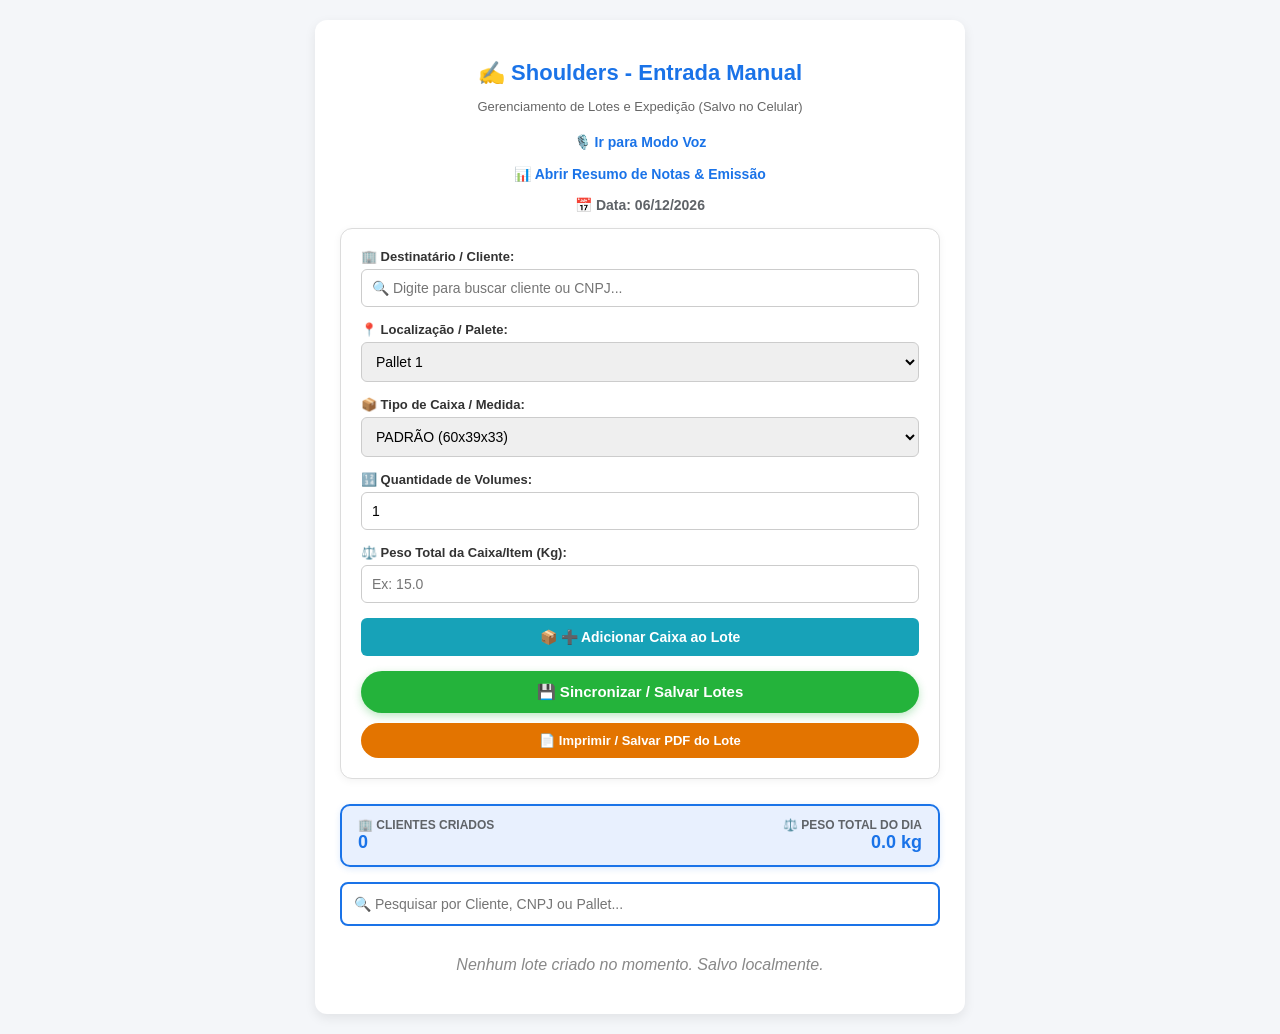
==== index.html @ 9f5c33dd "adicionado select para MEDIDAS" ====
<!DOCTYPE html>
<html lang="pt-BR">

<head>
    <meta charset="UTF-8">
    <meta name="viewport" content="width=device-width, initial-scale=1.0">
    <title>Shoulders - Entrada Manual</title>
    <link rel="stylesheet" href="./src/css/style.css">
    <link rel="stylesheet" href="./src/css/responsive.css">
    <style>
        body {
            font-family: Arial, sans-serif;
            background-color: #f4f6f9;
            margin: 0;
            padding: 20px;
            text-align: center;
        }

        .container {
            max-width: 600px;
            margin: 0 auto;
            background: #ffffff;
            padding: 25px;
            border-radius: 12px;
            box-shadow: 0 4px 12px rgba(0, 0, 0, 0.08);
        }

        h1 {
            color: #1a73e8;
            margin-bottom: 5px;
            font-size: 22px;
        }

        p.subtitulo {
            color: #666;
            font-size: 13px;
            margin-bottom: 20px;
        }

        .link-resumo {
            display: inline-block;
            color: #1a73e8;
            font-weight: bold;
            text-decoration: none;
            margin-bottom: 15px;
            font-size: 14px;
        }

        .link-resumo:hover {
            text-decoration: underline;
        }

        .form-manual {
            background: #ffffff;
            padding: 20px;
            border-radius: 12px;
            border: 1px solid #dcdcdc;
            box-shadow: 0 2px 8px rgba(0, 0, 0, 0.05);
            text-align: left;
        }

        .form-grupo {
            margin-bottom: 15px;
        }

        .form-grupo label {
            display: block;
            font-size: 13px;
            font-weight: bold;
            color: #333;
            margin-bottom: 5px;
        }

        .form-grupo input,
        .form-grupo select {
            width: 100%;
            padding: 10px;
            border: 1px solid #ccc;
            border-radius: 6px;
            font-size: 14px;
            box-sizing: border-box;
        }

        .linha-selecao-custom {
            display: flex;
            gap: 8px;
            align-items: center;
        }

        .btn-add-caixa {
            background: #17a2b8;
            color: white;
            border: none;
            padding: 11px;
            width: 100%;
            border-radius: 6px;
            font-weight: bold;
            font-size: 14px;
            cursor: pointer;
            margin-bottom: 10px;
        }

        .btn-salvar-manual {
            background: #24b33b;
            color: white;
            border: none;
            padding: 12px;
            width: 100%;
            border-radius: 25px;
            font-weight: bold;
            font-size: 15px;
            cursor: pointer;
            box-shadow: 0 3px 8px rgba(36, 179, 59, 0.3);
            margin-top: 5px;
        }

        .btn-salvar-manual:hover {
            background: #1e9631;
        }

        .btn-backup-local {
            background: #fbbc04;
            color: #202124;
            border: none;
            padding: 10px;
            width: 100%;
            border-radius: 25px;
            font-weight: bold;
            font-size: 13px;
            cursor: pointer;
            margin-top: 10px;
        }

        .secao-lotes-salvos {
            margin-top: 25px;
            text-align: left;
        }

        /* 📊 BANNER DE MÉTRICAS DO DIA */
        .banner-metricas-dia {
            display: flex;
            justify-content: space-between;
            align-items: center;
            background: #e8f0fe;
            border: 2px solid #1a73e8;
            border-radius: 10px;
            padding: 12px 16px;
            margin-bottom: 15px;
            box-shadow: 0 2px 6px rgba(26, 115, 232, 0.15);
        }

        .item-metrica {
            display: flex;
            flex-direction: column;
        }

        .metrica-titulo {
            font-size: 12px;
            color: #5f6368;
            font-weight: bold;
            text-transform: uppercase;
        }

        .metrica-valor {
            font-size: 18px;
            color: #1a73e8;
            font-weight: bold;
        }

        .campo-busca-lotes {
            width: 100%;
            padding: 12px;
            border: 2px solid #1a73e8;
            border-radius: 8px;
            font-size: 14px;
            margin-bottom: 15px;
            box-sizing: border-box;
            outline: none;
        }

        .card-pallet-container {
            background: #ffffff;
            border: 2px solid #1a73e8;
            border-radius: 12px;
            padding: 16px;
            margin-bottom: 20px;
            box-shadow: 0 3px 8px rgba(0, 0, 0, 0.06);
        }

        .card-pallet-titulo {
            display: flex;
            align-items: center;
            gap: 10px;
            font-weight: bold;
            color: #1a73e8;
            font-size: 16px;
            border-bottom: 2px solid #e8f0fe;
            padding-bottom: 8px;
            margin-bottom: 12px;
        }

        .bloco-cliente-pallet {
            background: #f8f9fa;
            border: 1px solid #dee2e6;
            border-radius: 8px;
            padding: 12px;
            margin-bottom: 12px;
        }

        .bloco-cliente-header {
            display: flex;
            justify-content: space-between;
            align-items: center;
            margin-bottom: 8px;
        }

        .bloco-cliente-nome {
            font-weight: bold;
            color: #212529;
            font-size: 14px;
        }

        .cnpj-tag {
            font-size: 11px;
            color: #6c757d;
            font-weight: normal;
        }

        .grupo-acoes-header {
            display: flex;
            gap: 4px;
            align-items: center;
        }

        .select-mover-pallet {
            padding: 4px 8px;
            border: 1px solid #1a73e8;
            border-radius: 4px;
            font-size: 12px;
            font-weight: bold;
            color: #1a73e8;
            background: #ffffff;
            cursor: pointer;
            outline: none;
        }

        .btn-add-caixa-card {
            background: #0d6efd;
            color: white;
            border: none;
            padding: 5px 8px;
            border-radius: 4px;
            font-size: 11px;
            font-weight: bold;
            cursor: pointer;
        }

        .btn-excluir-lote-card {
            background: #f8d7da;
            color: #842029;
            border: 1px solid #f5c2c7;
            padding: 5px 8px;
            border-radius: 4px;
            font-size: 11px;
            font-weight: bold;
            cursor: pointer;
        }

        .tabela-lote {
            width: 100%;
            border-collapse: collapse;
            font-size: 13px;
            margin-top: 6px;
            background: #ffffff;
        }

        .tabela-lote th,
        .tabela-lote td {
            border: 1px solid #dee2e6;
            padding: 6px 8px;
            text-align: center;
        }

        .tabela-lote th {
            background: #f1f3f4;
            color: #495057;
            font-weight: bold;
        }

        .btn-editar-linha {
            background: #0d6efd;
            color: white;
            border: none;
            padding: 3px 6px;
            border-radius: 4px;
            cursor: pointer;
            font-size: 11px;
        }

        .btn-remover-linha {
            background: #dc3545;
            color: white;
            border: none;
            padding: 3px 6px;
            border-radius: 4px;
            cursor: pointer;
            font-size: 11px;
        }

        .box-subtotal-medida {
            background: #e8f0fe;
            border: 1px dashed #1a73e8;
            border-radius: 6px;
            padding: 6px;
            font-size: 12px;
            font-weight: bold;
            color: #1a73e8;
            margin-top: 8px;
            text-align: left;
        }

        .rodape-total-pallet {
            background: #e8f0fe;
            border: 2px solid #1a73e8;
            border-radius: 8px;
            padding: 10px;
            font-weight: bold;
            font-size: 13px;
            color: #1a73e8;
            text-align: center;
            margin-top: 10px;
            text-transform: uppercase;
        }

        .status-sincronizacao {
            padding: 10px;
            border-radius: 6px;
            margin-bottom: 12px;
            font-weight: bold;
            font-size: 13px;
            display: none;
        }

        @media print {

            .form-manual,
            .link-resumo,
            a,
            .campo-busca-lotes,
            .btn-add-caixa-card,
            .btn-excluir-lote-card,
            .btn-editar-linha,
            .btn-remover-linha,
            .select-mover-pallet {
                display: none !important;
            }

            body {
                background-color: #ffffff !important;
                padding: 0 !important;
            }

            .container {
                box-shadow: none !important;
                max-width: 100% !important;
                padding: 0 !important;
            }

            .card-pallet-container {
                page-break-inside: avoid;
                border: 1px solid #000 !important;
            }
        }
    </style>
</head>

<body>

    <div class="container">
        <h1>✍️ Shoulders - Entrada Manual</h1>
        <p class="subtitulo">Gerenciamento de Lotes e Expedição (Salvo no Celular)</p>

        <div style="margin-bottom: 15px; display: flex; justify-content: center; gap: 20px;">
            <a href="./voice.html"
                style="color: #1a73e8; font-weight: bold; text-decoration: none; font-size: 14px;">🎙️ Ir para Modo
                Voz</a>
        </div>

        <a href="./resumo.html" target="_blank" class="link-resumo">📊 Abrir Resumo de Notas & Emissão</a>

        <div id="data-atual" style="font-weight: bold; color: #5f6368; margin-bottom: 15px; font-size: 14px;">📅 Data:
            --/--/----</div>

        <div id="box-status-sinc" class="status-sincronizacao"></div>

        <div class="form-manual">

            <div class="form-grupo">
                <label>🏢 Destinatário / Cliente:</label>
                <div class="linha-selecao-custom">
                    <input type="text" id="manual-cliente-input" list="lista-clientes"
                        placeholder="🔍 Digite para buscar cliente ou CNPJ..."
                        oninput="validarSelecaoCliente(this.value)">
                    <datalist id="lista-clientes">
                        <option value="BARRA SHOPPING - 43470566004853">
                        <option value="BATEL - 43470566007879">
                        <option value="BOULEVARD BELÉM - 43470566009227">
                        <option value="CATUAÍ LONDRINA - 43470566012368">
                        <option value="CATUAÍ MARINGA - 43470566012287">
                        <option value="FABIO MELO - 37208921000176">
                        <option value="FORMA PORTO - 56538551000130">
                        <option value="HAIGHT DIAS - 43470566013320">
                        <option value="HAIGHT LEBLON - 43470566013844">
                        <option value="HAIGHT RIO DESIGN - 43470566013500">
                        <option value="HAIGHT VILLAGE MALL - 43470566013925">
                        <option value="ICARAI - 43470566009065">
                        <option value="IGUATEMI FORTALEZA - 43470566003296">
                        <option value="ILHA - 43470566010403">
                        <option value="LEBLON - 43470566007100">
                        <option value="MACEIO - 43470566008093">
                        <option value="MANAIRA SHOPPING - 43470566008689">
                        <option value="MANAUARA - 43470566010586">
                        <option value="MIDWAY - 43470566011043">
                        <option value="MONIZ - 49810965000193">
                        <option value="NATAL - 43470566008506">
                        <option value="RECIFE - 43470566002729">
                        <option value="RIO DESIGN BARRA - 43470566002214">
                        <option value="RIO MAR - 43470566004268">
                        <option value="RIO MAR ARACAJU - 43470566008760">
                        <option value="RIO MAR FORTALEZA - 43470566005906">
                        <option value="RIO POTY - 43470566013763">
                        <option value="RIO SUL - 43470566010829">
                        <option value="SALVADOR SHOPPING - 43470566002052">
                        <option value="SHOPPING DA BAHIA - 43470566010071">
                        <option value="SHOPPING GRAO PARÁ - 43470566009146">
                        <option value="TIJUCA - 43470566006988">
                        <option value="VILA VELHA - 43470566010233">
                        <option value="VITORIA - 43470566008417">
                    </datalist>
                </div>
            </div>

            <div class="form-grupo">
                <label>📍 Localização / Palete:</label>
                <div class="linha-selecao-custom">
                    <select id="manual-pallet" onchange="verificarPalletCustomizado(this)">
                        <option value="Pallet 1">Pallet 1</option>
                        <option value="Pallet 2">Pallet 2</option>
                        <option value="Pallet 3">Pallet 3</option>
                        <option value="Pallet 4">Pallet 4</option>
                        <option value="Pallet 5">Pallet 5</option>
                        <option value="Pallet 6">Pallet 6</option>
                        <option value="Pallet 7">Pallet 7</option>
                        <option value="Pallet 8">Pallet 8</option>
                        <option value="Pallet 9">Pallet 9</option>
                        <option value="Pallet 10">Pallet 10</option>
                        <option value="CUSTOM">➕ Outra localização...</option>
                    </select>
                </div>
                <input type="text" id="manual-pallet-custom" placeholder="Digite a localização (ex: Pallet 16)"
                    style="display: none; margin-top: 8px;">
            </div>

            <div class="form-grupo">
                <label>📦 Tipo de Caixa / Medida:</label>
                <div class="linha-selecao-custom">
                    <select id="manual-medida" onchange="verificarMedidaCustomizada(this)">
                        <option value="PADRÃO">PADRÃO (60x39x33)</option>
                        <option value="60X39X23">60x39x23</option>
                        <option value="60X39X10">60x39x10</option>
                        <option value="66x60x10">66x60x10</option>
                        <option value="39x33x23">39x33x23</option>
                        <option value="39x33x10">39x33x10</option>
                        <option value="CUSTOM">➕ Outra medida...</option>
                    </select>
                </div>
                <input type="text" id="manual-medida-custom" placeholder="Digite a medida exata (ex: 70x50x40)"
                    style="display: none; margin-top: 8px;">
            </div>

            <div class="form-grupo">
                <label>🔢 Quantidade de Volumes:</label>
                <input type="number" id="manual-qtd" value="1" min="1">
            </div>

            <div class="form-grupo">
                <label>⚖️ Peso Total da Caixa/Item (Kg):</label>
                <input type="number" id="manual-peso" step="0.1" placeholder="Ex: 15.0">
            </div>

            <button type="button" class="btn-add-caixa" id="btn-add-caixa" onclick="adicionarCaixaAoLoteVisivel()">📦 ➕
                Adicionar Caixa ao Lote</button>
            <button class="btn-salvar-manual" id="btn-salvar-manual" onclick="confirmarESalvarLotes()">💾 Sincronizar /
                Salvar Lotes</button>
            <button type="button" class="btn-backup-local" style="background: #e37400; color: white;"
                onclick="gerarPDFRelatorio()">📄 Imprimir / Salvar PDF do Lote</button>
        </div>

        <div class="secao-lotes-salvos">

            <div class="banner-metricas-dia">
                <div class="item-metrica">
                    <span class="metrica-titulo">🏢 Clientes Criados</span>
                    <span class="metrica-valor" id="count-clientes-unicos">0</span>
                </div>
                <div class="item-metrica" style="text-align: right;">
                    <span class="metrica-titulo">⚖️ Peso Total do Dia</span>
                    <span class="metrica-valor" id="soma-peso-total-dia">0.0 kg</span>
                </div>
            </div>

            <input type="text" id="busca-lotes" class="campo-busca-lotes"
                placeholder="🔍 Pesquisar por Cliente, CNPJ ou Pallet..." oninput="renderizarListaDeLotes()">
            <div id="container-lista-lotes"></div>
        </div>

    </div>

    <script>
        const URL_WEB_APP = "https://script.google.com/macros/s/AKfycby2zfEvuyFxV_nuNrno9jtiBCiRX9eWf8rWBh6hnC08kCVtYR9OjfolDU4SVpCmhbc8/exec";
        const CHAVE_STORAGE_MANUAL_CACHE = "shoulders_manual_cache_v3";

        const mapaCNPJShopping = {
            "PLAZA CASA FORTE": "43470566006716",
            "RIO MAR FORTALEZA": "43470566005906",
            "RIO MAR ARACAJU": "43470566008760",
            "RIO MAR": "43470566004268",
            "IGUATEMI FORTALEZA": "43470566003296",
            "RECIFE": "43470566002729",
            "BARRA SALVADOR": "43470566004241",
            "TIJUCA": "43470566006988",
            "RIO SUL": "43470566010829",
            "CATUAÍ MARINGA": "43470566012287",
            "VITORIA": "43470566008417",
            "BOULEVARD BELÉM": "43470566009227",
            "MANAUARA": "43470566010586",
            "ILHA": "43470566010403",
            "LEBLON": "43470566007100",
            "SHOPPING DA BAHIA": "43470566010071",
            "ICARAI": "43470566009065",
            "MIDWAY": "43470566011043",
            "VILA VELHA": "43470566010233",
            "BATEL": "43470566007879",
            "RIO POTY": "43470566013763",
            "CATUAÍ LONDRINA": "43470566012368",
            "MACEIO": "43470566008093",
            "MUELLER": "43470566001919",
            "SHOPPING GRAO PARÁ": "43470566009146",
            "MANAIRA SHOPPING": "43470566008689",
            "BARRA SHOPPING": "43470566004853",
            "HAIGHT DIAS": "43470566013330",
            "HAIGHT VILLAGE MALL": "43470566013925",
            "RIO DESIGN BARRA": "43470566002214",
            "HAIGHT LEBLON": "43470566013844",
            "NATAL": "43470566008506",
            "HAIGHT RIO DESIGN": "43470566013500",
            "SALVADOR SHOPPING": "43470566002052",
            "FABIO MELO": "37208921000176",
            "MONIZ": "49810965000193",
            "FORMA PORTO": "56538551000130"
        };

        let lotesSessaoAtual = [];
        let ignorarValidacaoDuplicado = false;

        document.addEventListener("DOMContentLoaded", () => {
            document.getElementById('data-atual').innerText = `📅 Data: ${obterDataHoje()}`;

            document.getElementById('manual-peso').addEventListener('keydown', (e) => {
                if (e.key === 'Enter') {
                    e.preventDefault();
                    adicionarCaixaAoLoteVisivel();
                }
            });

            carregarCacheLocal();
        });

        function salvarCacheLocal() {
            try {
                localStorage.setItem(CHAVE_STORAGE_MANUAL_CACHE, JSON.stringify(lotesSessaoAtual));
            } catch (e) {
                console.error("Erro ao salvar rascunho local:", e);
            }
            renderizarListaDeLotes();
        }

        function carregarCacheLocal() {
            try {
                const salvo = localStorage.getItem(CHAVE_STORAGE_MANUAL_CACHE);
                if (salvo) {
                    lotesSessaoAtual = JSON.parse(salvo);
                }
            } catch (e) {
                console.error("Erro ao carregar rascunho local:", e);
            }
            renderizarListaDeLotes();
        }

        function obterDataHoje() {
            const hoje = new Date();
            const d = String(hoje.getDate()).padStart(2, '0');
            const m = String(hoje.getMonth() + 1).padStart(2, '0');
            return `${d}/${m}/${hoje.getFullYear()}`;
        }

        function extrairNomeCliente(textoInput) {
            if (!textoInput) return "";
            return textoInput.split("-")[0].trim().toUpperCase();
        }

        function validarSelecaoCliente(valorInput) {
            if (ignorarValidacaoDuplicado) return;

            const clienteNome = extrairNomeCliente(valorInput);
            if (!clienteNome) return;

            const clienteExiste = lotesSessaoAtual.some(item => (item.destinatario || "").toUpperCase() === clienteNome);

            if (clienteExiste) {
                alert(`⚠️ O destinatário "${clienteNome}" já possui um lote criado abaixo!\n\nPara incluir mais caixas a este cliente, use o botão "➕ Add Caixa" dentro do card dele.`);
                document.getElementById('manual-cliente-input').value = "";
            }
        }

        function verificarMedidaCustomizada(select) {
            const custom = document.getElementById('manual-medida-custom');
            custom.style.display = select.value === 'CUSTOM' ? 'block' : 'none';
        }

        function verificarPalletCustomizado(select) {
            const custom = document.getElementById('manual-pallet-custom');
            custom.style.display = select.value === 'CUSTOM' ? 'block' : 'none';
        }

        function adicionarCaixaAoLoteVisivel() {
            const inputCliente = document.getElementById('manual-cliente-input');
            const clienteStr = inputCliente.value;
            const cliente = extrairNomeCliente(clienteStr);
            if (!cliente) { alert("⚠️ Selecione um cliente!"); return; }

            const selectPallet = document.getElementById('manual-pallet');
            const pallet = selectPallet.value === 'CUSTOM' ? document.getElementById('manual-pallet-custom').value.trim().toUpperCase() : selectPallet.value;

            const selectMedida = document.getElementById('manual-medida');
            const medida = selectMedida.value === 'CUSTOM' ? document.getElementById('manual-medida-custom').value.trim().toUpperCase() : selectMedida.value;

            const qtd = parseInt(document.getElementById('manual-qtd').value, 10) || 1;
            const peso = parseFloat(document.getElementById('manual-peso').value.replace(',', '.')) || 0;

            if (!peso || peso <= 0) { alert("⚠️ Informe um peso válido!"); return; }

            const item = {
                id: Date.now(),
                data: obterDataHoje(),
                destinatario: cliente,
                nome: cliente,
                cnpj: mapaCNPJShopping[cliente] || "",
                pallet: pallet,
                peso: peso,
                quantidade: qtd,
                medida: medida
            };

            lotesSessaoAtual.push(item);
            salvarCacheLocal();

            inputCliente.value = "";
            document.getElementById('manual-peso').value = "";
            document.getElementById('manual-qtd').value = "1";
            ignorarValidacaoDuplicado = false;

            inputCliente.focus();
        }

        function preencherCaixaDiretaCard(cliente, pallet) {
            const inputCliente = document.getElementById('manual-cliente-input');
            const cnpj = mapaCNPJShopping[cliente] || "";

            ignorarValidacaoDuplicado = true;
            inputCliente.value = cnpj ? `${cliente} - ${cnpj}` : cliente;
            document.getElementById('manual-pallet').value = pallet;

            inputCliente.scrollIntoView({ behavior: 'smooth', block: 'center' });
            setTimeout(() => {
                document.getElementById('manual-peso').focus();
            }, 300);
        }

        function moverLoteClientePallet(palletOrigem, cliente, novoPallet) {
            if (!novoPallet || palletOrigem === novoPallet) return;

            lotesSessaoAtual.forEach(item => {
                if (item.pallet === palletOrigem && item.destinatario === cliente) {
                    item.pallet = novoPallet;
                }
            });

            salvarCacheLocal();
        }

        // 🎯 FUNÇÃO PARA ALTERAR A MEDIDA DIRETAMENTE NA TABELA
        function alterarMedidaDireta(indexOriginal, novaMedida) {
            if (lotesSessaoAtual[indexOriginal]) {
                lotesSessaoAtual[indexOriginal].medida = novaMedida;
                salvarCacheLocal();
            }
        }

        function renderizarListaDeLotes() {
            const container = document.getElementById('container-lista-lotes');
            const tagClientesUnicos = document.getElementById('count-clientes-unicos');
            const tagSomaPesoDia = document.getElementById('soma-peso-total-dia');

            // 🎯 CÁLCULO DE CLIENTES ÚNICOS E PESO TOTAL DO DIA EM TEMPO REAL
            const conjuntoClientes = new Set();
            let pesoTotalGeral = 0;

            lotesSessaoAtual.forEach(item => {
                if (item.destinatario) conjuntoClientes.add(item.destinatario.toUpperCase().trim());
                pesoTotalGeral += parseFloat(item.peso) || 0;
            });

            if (tagClientesUnicos) tagClientesUnicos.innerText = conjuntoClientes.size;
            if (tagSomaPesoDia) tagSomaPesoDia.innerText = `${pesoTotalGeral.toFixed(1)} kg`;

            const termoBusca = (document.getElementById('busca-lotes')?.value || "").toLowerCase().trim();

            if (lotesSessaoAtual.length === 0) {
                container.innerHTML = `<div style="color: #888; font-style: italic; text-align:center; padding: 15px;">Nenhum lote criado no momento. Salvo localmente.</div>`;
                return;
            }

            const estruturaPallets = {};

            lotesSessaoAtual.forEach((item, originalIndex) => {
                const p = item.pallet || "Pallet Indefinido";
                const c = item.destinatario || "Cliente Sem Nome";

                if (termoBusca && !p.toLowerCase().includes(termoBusca) && !c.toLowerCase().includes(termoBusca) && !(item.cnpj || "").includes(termoBusca)) {
                    return;
                }

                if (!estruturaPallets[p]) estruturaPallets[p] = {};
                if (!estruturaPallets[p][c]) estruturaPallets[p][c] = { cnpj: item.cnpj, caixas: [] };

                estruturaPallets[p][c].caixas.push({ ...item, originalIndex });
            });

            let html = "";

            Object.keys(estruturaPallets).forEach(palletNome => {
                let totalVolPallet = 0;
                let totalPesoPallet = 0;

                html += `
                    <div class="card-pallet-container">
                        <div class="card-pallet-titulo">📍 ${palletNome}</div>
                `;

                Object.keys(estruturaPallets[palletNome]).forEach(clienteNome => {
                    const dadosCliente = estruturaPallets[palletNome][clienteNome];
                    const subtotalMedidas = {};

                    html += `
                        <div class="bloco-cliente-pallet">
                            <div class="bloco-cliente-header">
                                <div>
                                    <span class="bloco-cliente-nome">🏢 ${clienteNome}</span>
                                    <span class="cnpj-tag">(CNPJ: ${dadosCliente.cnpj || "N/A"})</span>
                                </div>
                                <div class="grupo-acoes-header">
                                    <select class="select-mover-pallet" onchange="moverLoteClientePallet('${palletNome}', '${clienteNome}', this.value)">
                                        ${[1, 2, 3, 4, 5, 6, 7, 8, 9, 10].map(n => `
                                            <option value="Pallet ${n}" ${palletNome === `Pallet ${n}` ? 'selected' : ''}>Pallet ${n}</option>
                                        `).join('')}
                                    </select>
                                    <button class="btn-add-caixa-card" onclick="preencherCaixaDiretaCard('${clienteNome}', '${palletNome}')">➕ Add Caixa</button>
                                    <button class="btn-excluir-lote-card" onclick="excluirLoteClientePallet('${palletNome}', '${clienteNome}')">🗑️ Excluir</button>
                                </div>
                            </div>

                            <table class="tabela-lote">
                                <thead>
                                    <tr>
                                        <th>Medida</th>
                                        <th>Qtd</th>
                                        <th>Peso</th>
                                        <th>Ação</th>
                                    </tr>
                                </thead>
                                <tbody>
                    `;

                    dadosCliente.caixas.forEach(cx => {
                        totalVolPallet += cx.quantidade;
                        totalPesoPallet += cx.peso;

                        if (!subtotalMedidas[cx.medida]) {
                            subtotalMedidas[cx.medida] = { vol: 0, peso: 0 };
                        }
                        subtotalMedidas[cx.medida].vol += cx.quantidade;
                        subtotalMedidas[cx.medida].peso += cx.peso;

                        const medAtual = String(cx.medida || "").trim().toUpperCase();

                        html += `
                            <tr>
                                <td>
                                    <select class="select-medida-linha" 
                                            style="font-weight: 600; padding: 2px 4px; border-radius: 4px; border: 1px solid #ccc; cursor: pointer;"
                                            onchange="alterarMedidaDireta(${cx.originalIndex}, this.value)">
                                        <option value="PADRÃO" ${medAtual === 'PADRÃO' || medAtual.includes('60X39X33') ? 'selected' : ''}>PADRÃO (60x39x33)</option>
                                        <option value="60x39x23" ${medAtual.includes('60X39X23') ? 'selected' : ''}>60x39x23</option>
                                        <option value="60x39x10" ${medAtual.includes('60X39X10') ? 'selected' : ''}>60x39x10</option>
                                        <option value="66x60x10" ${medAtual.includes('66X60X10') ? 'selected' : ''}>66x60x10</option>
                                        <option value="39x33x23" ${medAtual.includes('39X33X23') ? 'selected' : ''}>39x33x23</option>
                                        <option value="39x33x10" ${medAtual.includes('39X33X10') ? 'selected' : ''}>39x33x10</option>
                                    </select>
                                </td>
                                <td>${cx.quantidade}</td>
                                <td>${cx.peso.toFixed(1)} Kg</td>
                                <td>
                                    <button class="btn-editar-linha" onclick="editarCaixa(${cx.originalIndex})">✏️</button>
                                    <button class="btn-remover-linha" onclick="excluirItem(${cx.originalIndex})">❌</button>
                                </td>
                            </tr>
                        `;
                    });

                    let textoSubtotais = Object.keys(subtotalMedidas).map(m => {
                        return `Total ${m}: ${subtotalMedidas[m].vol} Vol | ${subtotalMedidas[m].peso.toFixed(1)} Kg`;
                    }).join(" &nbsp;|&nbsp; ");

                    html += `
                                </tbody>
                            </table>

                            <div class="box-subtotal-medida">
                                🔹 ${textoSubtotais}
                            </div>
                        </div>
                    `;
                });

                html += `
                        <div class="rodape-total-pallet">
                            📊 SOMA TOTAL DO ${palletNome.toUpperCase()}: ${totalVolPallet} VOLUMES | ${totalPesoPallet.toFixed(1)} KG
                        </div>
                    </div>
                `;
            });

            container.innerHTML = html || `<div style="color: #888; font-style: italic; text-align:center;">Nenhum resultado para a busca.</div>`;
        }

        function editarCaixa(index) {
            const cx = lotesSessaoAtual[index];
            const novaQtd = prompt("Nova Quantidade de Volumes:", cx.quantidade);
            if (novaQtd === null) return;
            const novoPeso = prompt("Novo Peso (Kg):", cx.peso);
            if (novoPeso === null) return;

            cx.quantidade = parseInt(novaQtd, 10) || cx.quantidade;
            cx.peso = parseFloat(novoPeso) || cx.peso;

            salvarCacheLocal();
        }

        function excluirItem(index) {
            lotesSessaoAtual.splice(index, 1);
            salvarCacheLocal();
        }

        function excluirLoteClientePallet(pallet, cliente) {
            if (confirm(`Tem certeza que deseja excluir todas as caixas de ${cliente} no ${pallet}?`)) {
                lotesSessaoAtual = lotesSessaoAtual.filter(item => !(item.pallet === pallet && item.destinatario === cliente));
                salvarCacheLocal();
            }
        }

        async function confirmarESalvarLotes() {
            if (lotesSessaoAtual.length === 0) { alert("⚠️ Nenhum lote para salvar!"); return; }

            const confimacaoConferencia = confirm(`❓ Deseja sincronizar ${lotesSessaoAtual.length} caixa(s) com a planilha Google?`);
            if (!confimacaoConferencia) return;

            const btn = document.getElementById('btn-salvar-manual');
            const boxStatus = document.getElementById('box-status-sinc');

            btn.disabled = true;
            boxStatus.style.display = 'block';
            boxStatus.style.background = '#e8f0fe';
            boxStatus.style.color = '#1a73e8';

            const total = lotesSessaoAtual.length;
            let enviadasComSucesso = [];

            for (let i = 0; i < total; i++) {
                const item = lotesSessaoAtual[i];
                boxStatus.innerText = `⏳ Gravando caixa ${i + 1} de ${total} (${item.destinatario} - ${item.peso}Kg)...`;

                try {
                    await fetch(URL_WEB_APP, {
                        method: "POST",
                        mode: "no-cors",
                        headers: { "Content-Type": "text/plain;charset=utf-8" },
                        body: JSON.stringify(item)
                    });

                    enviadasComSucesso.push(item.id);
                    await new Promise(resolve => setTimeout(resolve, 350));

                } catch (err) {
                    console.error("Erro ao enviar item:", item, err);
                }
            }

            lotesSessaoAtual = lotesSessaoAtual.filter(item => !enviadasComSucesso.includes(item.id));
            salvarCacheLocal();

            btn.disabled = false;
            boxStatus.style.background = '#d4edda';
            boxStatus.style.color = '#155724';
            boxStatus.innerText = `✅ Sincronização concluída (${enviadasComSucesso.length} caixas salvas na planilha)!`;

            setTimeout(() => { boxStatus.style.display = 'none'; }, 3000);

            if (confirm("Deseja ir para a tela de Resumo das Notas para realizar a emissão consolidada agora?")) {
                window.location.href = "./resumo.html";
            }
        }

        function gerarPDFRelatorio() {
            if (lotesSessaoAtual.length === 0) {
                alert("⚠️ Não há lotes criados para gerar o relatório em PDF.");
                return;
            }
            window.print();
        }
    </script>
</body>

</html>
---- src/css/style.css ----
/* ==========================================================================
   ESTILOS GERAIS E COMPARTILHADOS (VOICE, MANUAL E RESUMO)
   ========================================================================== */

body {
    font-family: Arial, sans-serif;
    background-color: #f4f6f9;
    margin: 0;
    padding: 20px;
}

.container {
    max-width: 650px;
    margin: 0 auto;
    background: #ffffff;
    padding: 25px;
    border-radius: 12px;
    box-shadow: 0 4px 12px rgba(0, 0, 0, 0.08);
    text-align: center;
}

h1 {
    color: #1a73e8;
    margin-bottom: 5px;
    font-size: 22px;
}

.subtitulo {
    color: #666;
    font-size: 13px;
    margin-bottom: 15px;
}

.link-navegacao {
    display: inline-block;
    color: #1a73e8;
    font-weight: bold;
    text-decoration: none;
    font-size: 14px;
}

.link-navegacao:hover {
    text-decoration: underline;
}

/* ==========================================================================
   ELEMENTOS ESPECÍFICOS DO MODO VOZ (voice.html)
   ========================================================================== */

.btn-toggle-voz {
    background-color: #f1f3f4;
    color: #333;
    border: 1px solid #ccc;
    padding: 8px 16px;
    border-radius: 20px;
    font-size: 13px;
    font-weight: bold;
    cursor: pointer;
    margin-bottom: 15px;
    transition: background-color 0.2s;
}

.btn-toggle-voz:hover {
    background-color: #e2e6ea;
}

.status-ia {
    background: #e8f0fe;
    color: #1a73e8;
    padding: 12px;
    border-radius: 8px;
    font-weight: bold;
    font-size: 14px;
    margin-bottom: 15px;
    border: 1px solid #aecbfa;
}

.btn-mic {
    background-color: #dc3545;
    color: white;
    border: none;
    padding: 18px 30px;
    font-size: 18px;
    font-weight: bold;
    border-radius: 50px;
    cursor: pointer;
    box-shadow: 0 4px 12px rgba(220, 53, 69, 0.4);
    transition: transform 0.1s, background-color 0.2s;
    width: 100%;
    margin-bottom: 20px;
}

.btn-mic:hover {
    background-color: #bb2d3b;
    transform: scale(1.02);
}

.btn-mic:active {
    transform: scale(0.98);
}

.log-conversacao {
    background: #f8f9fa;
    border: 1px solid #dee2e6;
    border-radius: 8px;
    padding: 15px;
    text-align: left;
    max-height: 250px;
    overflow-y: auto;
    font-size: 13px;
}

.linha-ia {
    margin: 5px 0;
    color: #333;
}

/* Modal de Seleção de Cliente no Modo Voz */
.btn-modal-confirmar {
    background-color: #28a745;
    color: white;
    border: none;
    padding: 8px 16px;
    border-radius: 6px;
    font-weight: bold;
    cursor: pointer;
    margin-right: 8px;
}

.btn-modal-cancelar {
    background-color: #6c757d;
    color: white;
    border: none;
    padding: 8px 16px;
    border-radius: 6px;
    font-weight: bold;
    cursor: pointer;
}

.modal-acoes {
    display: flex;
    justify-content: center;
    gap: 10px;
}

/* ==========================================================================
   ELEMENTOS ESPECÍFICOS DO MODO MANUAL (manual.html)
   ========================================================================== */

.form-card {
    background: #f8f9fa;
    border: 1px solid #e0e0e0;
    padding: 20px;
    border-radius: 8px;
    text-align: left;
    margin-bottom: 25px;
}

.form-grupo {
    margin-bottom: 12px;
}

.form-grupo-duplo {
    display: flex;
    gap: 10px;
    margin-bottom: 12px;
}

.form-grupo-duplo>div {
    flex: 1;
}

label {
    display: block;
    font-size: 12px;
    font-weight: bold;
    color: #333;
    margin-bottom: 4px;
}

input,
select {
    width: 100%;
    padding: 10px;
    border: 1px solid #ccc;
    border-radius: 6px;
    box-sizing: border-box;
    font-size: 14px;
}

.btn-acao {
    width: 100%;
    padding: 12px;
    border: none;
    border-radius: 6px;
    font-weight: bold;
    font-size: 14px;
    cursor: pointer;
}

.btn-add {
    background-color: #0d6efd;
    color: white;
}

.btn-add:hover {
    background-color: #0b5ed7;
}

.btn-salvar {
    background-color: #24b33b;
    color: white;
    border-radius: 25px;
    margin-top: 15px;
}

.btn-salvar:hover {
    background-color: #1e9631;
}

table {
    width: 100%;
    border-collapse: collapse;
    margin-top: 10px;
    font-size: 13px;
}

table th,
table td {
    border: 1px solid #dee2e6;
    padding: 8px;
    text-align: center;
}

table th {
    background: #f1f3f4;
}

.btn-remover {
    background: #dc3545;
    color: white;
    border: none;
    padding: 3px 6px;
    border-radius: 4px;
    cursor: pointer;
}

.vazio {
    color: #888;
    font-style: italic;
    margin-top: 15px;
}
---- src/css/responsive.css ----
/* ==========================================================================
   RESPONSIVIDADE E ADAPTAÇÃO PARA CELULARES E TABLETS (MEDIA QUERIES)
   ========================================================================== */

/* Dispositivos Móveis (Celulares e Tablets menores: até 768px) */
@media screen and (max-width: 768px) {

    body {
        padding: 10px;
    }

    .container {
        padding: 15px 12px;
        max-width: 100%;
        box-shadow: none;
        border-radius: 8px;
    }

    h1 {
        font-size: 19px;
    }

    .subtitulo {
        font-size: 12px;
    }

    /* Links de Navegação do Topo */
    div[style*="display: flex; justify-content: center; gap:"] {
        flex-direction: column;
        gap: 8px !important;
        align-items: center;
    }

    .link-resumo,
    .link-navegacao {
        font-size: 13px;
    }

    /* Formulário Principal */
    .form-manual {
        padding: 14px;
        border-radius: 8px;
    }

    .form-grupo {
        margin-bottom: 12px;
    }

    .linha-selecao-custom {
        flex-direction: row;
    }

    input,
    select {
        padding: 12px 10px;
        /* Campos maiores para facilitar o toque */
        font-size: 15px;
        /* Evita zoom automático no iOS */
    }

    /* Botões Principais */
    .btn-add-caixa,
    .btn-salvar-manual {
        padding: 14px;
        font-size: 15px;
    }

    /* Cards por Pallet e Tabelas */
    .card-pallet-container {
        padding: 10px;
    }

    .card-pallet-titulo {
        font-size: 15px;
    }

    .bloco-cliente-header {
        flex-direction: column;
        align-items: flex-start;
        gap: 8px;
    }

    .grupo-acoes-header {
        width: 100%;
        justify-content: flex-start;
        margin-top: 4px;
    }

    .btn-add-caixa-card,
    .btn-excluir-lote-card {
        padding: 6px 10px;
        font-size: 12px;
    }

    /* Ajuste de Tabelas para telas pequenas (Scroll Horizontal se necessário) */
    .bloco-cliente-pallet {
        overflow-x: auto;
    }

    .tabela-lote {
        font-size: 12px;
        min-width: 280px;
    }

    .tabela-lote th,
    .tabela-lote td {
        padding: 6px 4px;
    }

    .box-subtotal-medida {
        font-size: 11px;
    }

    .rodape-total-pallet {
        font-size: 12px;
        padding: 8px;
    }
}

/* Celulares Muito Pequenos (até 480px) */
@media screen and (max-width: 480px) {

    h1 {
        font-size: 17px;
    }

    .btn-add-item {
        padding: 8px 10px;
        font-size: 12px;
    }
}
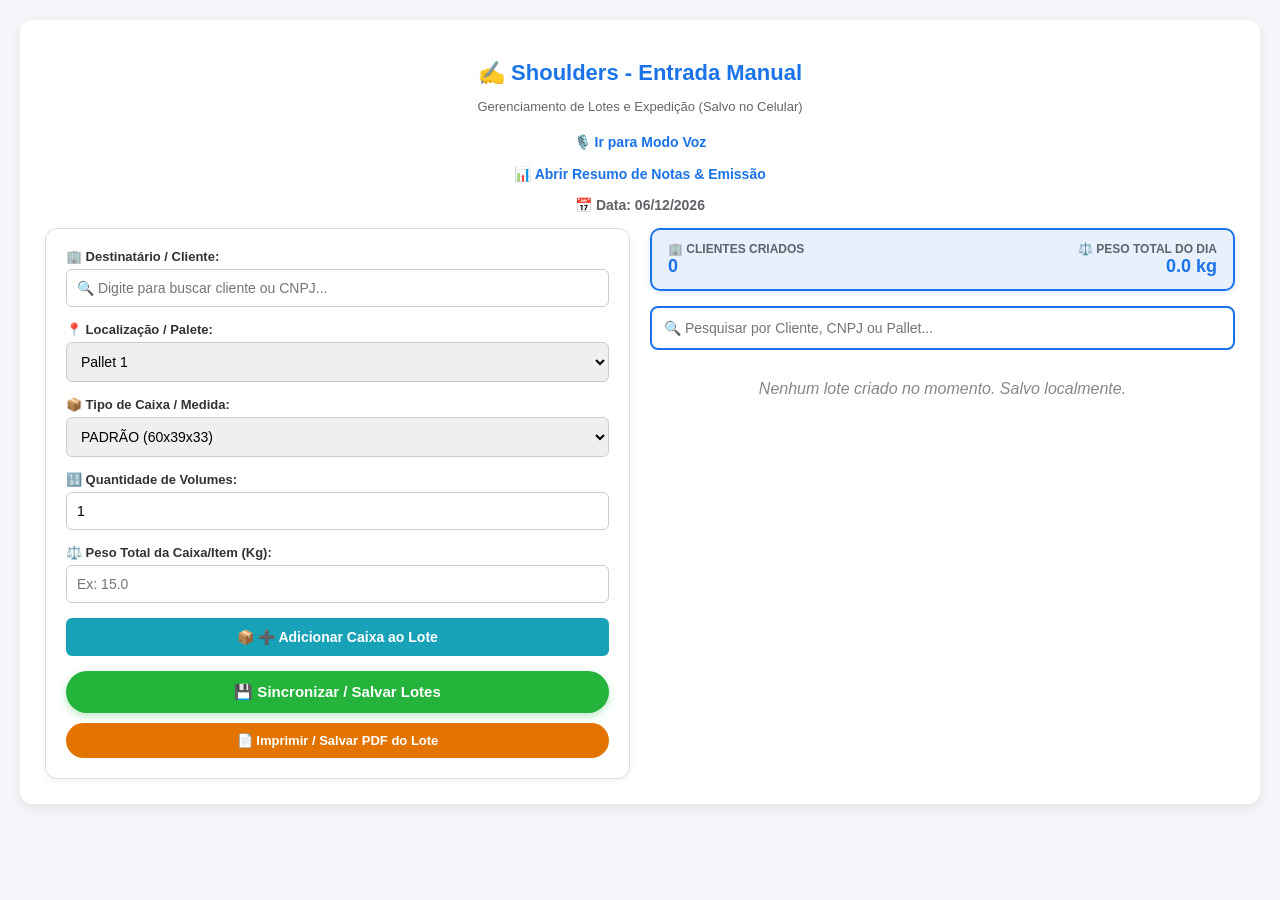
==== commit 92650185: "alterado praticamente tudo, layout, melhores funções e deixando mais liso" ====
--- a/index.html
+++ b/index.html
@@ -7,6 +7,8 @@
     <title>Shoulders - Entrada Manual</title>
     <link rel="stylesheet" href="./src/css/style.css">
     <link rel="stylesheet" href="./src/css/responsive.css">
+    <link rel="icon"
+        href="data:image/svg+xml,<svg xmlns=%22http://www.w3.org/2000/svg%22 viewBox=%220 0 100 100%22><text y=%22.9em%22 font-size=%2290%22>📦</text></svg>">
     <style>
         body {
             font-family: Arial, sans-serif;
@@ -23,6 +25,44 @@
             padding: 25px;
             border-radius: 12px;
             box-shadow: 0 4px 12px rgba(0, 0, 0, 0.08);
+            transition: max-width 0.3s ease;
+        }
+
+        /* 💻 ESTRUTURA LADO A LADO PARA DESKTOP */
+        .painel-split {
+            display: flex;
+            flex-direction: column;
+            gap: 20px;
+            width: 100%;
+        }
+
+        .coluna-esquerda,
+        .coluna-direita {
+            width: 100%;
+        }
+
+        @media (min-width: 900px) {
+            .container {
+                max-width: 1250px;
+                /* Expande o painel para caber os dois lados */
+            }
+
+            .painel-split {
+                flex-direction: row;
+                /* Coloca Lado a Lado */
+                align-items: flex-start;
+            }
+
+            .coluna-esquerda {
+                flex: 1;
+                position: sticky;
+                top: 20px;
+                /* Mantém o formulário fixo ao rolar a página */
+            }
+
+            .coluna-direita {
+                flex: 1;
+            }
         }
 
         h1 {
@@ -132,7 +172,7 @@
         }
 
         .secao-lotes-salvos {
-            margin-top: 25px;
+            margin-top: 0;
             text-align: left;
         }
 
@@ -341,34 +381,62 @@
             display: none;
         }
 
+        /* ===========================================================
+   🎯 REGRAS EXCLUSIVAS DE IMPRESSÃO (PDF LIMPO E FORMATADO)
+   =========================================================== */
         @media print {
 
-            .form-manual,
-            .link-resumo,
+            /* Esconde o formulário da esquerda, botões de ação e navegação */
+            .form-section,
+            .btn-emitir-todos,
+            .btn-atualizar,
+            .campo-busca,
+            .btn-editar-caixa-resumo,
+            .btn-excluir-caixa-resumo,
+            button,
             a,
-            .campo-busca-lotes,
-            .btn-add-caixa-card,
-            .btn-excluir-lote-card,
-            .btn-editar-linha,
-            .btn-remover-linha,
-            .select-mover-pallet {
+            header,
+            nav {
                 display: none !important;
             }
 
-            body {
-                background-color: #ffffff !important;
+            /* Expande a área de impressão para 100% da largura da página */
+            body,
+            .container,
+            .main-content,
+            .lista-section {
+                width: 100% !important;
+                max-width: 100% !important;
+                margin: 0 !important;
                 padding: 0 !important;
-            }
-
-            .container {
+                background: #ffffff !important;
                 box-shadow: none !important;
-                max-width: 100% !important;
-                padding: 0 !important;
-            }
-
-            .card-pallet-container {
-                page-break-inside: avoid;
-                border: 1px solid #000 !important;
+            }
+
+            /* Formatação dos cards de clientes para o papel */
+            .card-cliente-resumo,
+            .card-pallet {
+                border: 1px solid #333 !important;
+                page-break-inside: avoid !important;
+                /* Evita cortar o card no meio de duas páginas */
+                margin-bottom: 12px !important;
+                padding: 10px !important;
+            }
+
+            /* Ajuste de tabelas e selectboxes para aparecerem limpos sem setas */
+            select {
+                border: none !important;
+                background: transparent !important;
+                appearance: none !important;
+                -webkit-appearance: none !important;
+                font-weight: bold;
+            }
+
+            /* Garante legibilidade do texto e remove sombras pretas */
+            * {
+                color: #000 !important;
+                box-shadow: none !important;
+                text-shadow: none !important;
             }
         }
     </style>
@@ -393,132 +461,143 @@
 
         <div id="box-status-sinc" class="status-sincronizacao"></div>
 
-        <div class="form-manual">
-
-            <div class="form-grupo">
-                <label>🏢 Destinatário / Cliente:</label>
-                <div class="linha-selecao-custom">
-                    <input type="text" id="manual-cliente-input" list="lista-clientes"
-                        placeholder="🔍 Digite para buscar cliente ou CNPJ..."
-                        oninput="validarSelecaoCliente(this.value)">
-                    <datalist id="lista-clientes">
-                        <option value="BARRA SHOPPING - 43470566004853">
-                        <option value="BATEL - 43470566007879">
-                        <option value="BOULEVARD BELÉM - 43470566009227">
-                        <option value="CATUAÍ LONDRINA - 43470566012368">
-                        <option value="CATUAÍ MARINGA - 43470566012287">
-                        <option value="FABIO MELO - 37208921000176">
-                        <option value="FORMA PORTO - 56538551000130">
-                        <option value="HAIGHT DIAS - 43470566013320">
-                        <option value="HAIGHT LEBLON - 43470566013844">
-                        <option value="HAIGHT RIO DESIGN - 43470566013500">
-                        <option value="HAIGHT VILLAGE MALL - 43470566013925">
-                        <option value="ICARAI - 43470566009065">
-                        <option value="IGUATEMI FORTALEZA - 43470566003296">
-                        <option value="ILHA - 43470566010403">
-                        <option value="LEBLON - 43470566007100">
-                        <option value="MACEIO - 43470566008093">
-                        <option value="MANAIRA SHOPPING - 43470566008689">
-                        <option value="MANAUARA - 43470566010586">
-                        <option value="MIDWAY - 43470566011043">
-                        <option value="MONIZ - 49810965000193">
-                        <option value="NATAL - 43470566008506">
-                        <option value="RECIFE - 43470566002729">
-                        <option value="RIO DESIGN BARRA - 43470566002214">
-                        <option value="RIO MAR - 43470566004268">
-                        <option value="RIO MAR ARACAJU - 43470566008760">
-                        <option value="RIO MAR FORTALEZA - 43470566005906">
-                        <option value="RIO POTY - 43470566013763">
-                        <option value="RIO SUL - 43470566010829">
-                        <option value="SALVADOR SHOPPING - 43470566002052">
-                        <option value="SHOPPING DA BAHIA - 43470566010071">
-                        <option value="SHOPPING GRAO PARÁ - 43470566009146">
-                        <option value="TIJUCA - 43470566006988">
-                        <option value="VILA VELHA - 43470566010233">
-                        <option value="VITORIA - 43470566008417">
-                    </datalist>
+        <!-- 🚀 ESTRUTURA DIVIDIDA LADO A LADO -->
+        <div class="painel-split">
+
+            <!-- 📝 COLUNA ESQUERDA: FORMULÁRIO -->
+            <div class="coluna-esquerda">
+                <div class="form-manual">
+
+                    <div class="form-grupo">
+                        <label>🏢 Destinatário / Cliente:</label>
+                        <div class="linha-selecao-custom">
+                            <input type="text" id="manual-cliente-input" list="lista-clientes"
+                                placeholder="🔍 Digite para buscar cliente ou CNPJ..."
+                                oninput="validarSelecaoCliente(this.value)">
+                            <datalist id="lista-clientes">
+                                <option value="BARRA SHOPPING - 43470566004853">
+                                <option value="BATEL - 43470566007879">
+                                <option value="BOULEVARD BELÉM - 43470566009227">
+                                <option value="CATUAÍ LONDRINA - 43470566012368">
+                                <option value="CATUAÍ MARINGA - 43470566012287">
+                                <option value="FABIO MELO - 37208921000176">
+                                <option value="FORMA PORTO - 56538551000130">
+                                <option value="HAIGHT DIAS - 43470566013320">
+                                <option value="HAIGHT LEBLON - 43470566013844">
+                                <option value="HAIGHT RIO DESIGN - 43470566013500">
+                                <option value="HAIGHT VILLAGE MALL - 43470566013925">
+                                <option value="ICARAI - 43470566009065">
+                                <option value="IGUATEMI FORTALEZA - 43470566003296">
+                                <option value="ILHA - 43470566010403">
+                                <option value="LEBLON - 43470566007100">
+                                <option value="MACEIO - 43470566008093">
+                                <option value="MANAIRA SHOPPING - 43470566008689">
+                                <option value="MANAUARA - 43470566010586">
+                                <option value="MIDWAY - 43470566011043">
+                                <option value="MONIZ - 49810965000193">
+                                <option value="NATAL - 43470566008506">
+                                <option value="RECIFE - 43470566002729">
+                                <option value="RIO DESIGN BARRA - 43470566002214">
+                                <option value="RIO MAR - 43470566004268">
+                                <option value="RIO MAR ARACAJU - 43470566008760">
+                                <option value="RIO MAR FORTALEZA - 43470566005906">
+                                <option value="RIO POTY - 43470566013763">
+                                <option value="RIO SUL - 43470566010829">
+                                <option value="SALVADOR SHOPPING - 43470566002052">
+                                <option value="SHOPPING DA BAHIA - 43470566010071">
+                                <option value="SHOPPING GRAO PARÁ - 43470566009146">
+                                <option value="TIJUCA - 43470566006988">
+                                <option value="VILA VELHA - 43470566010233">
+                                <option value="VITORIA - 43470566008417">
+                            </datalist>
+                        </div>
+                    </div>
+
+                    <div class="form-grupo">
+                        <label>📍 Localização / Palete:</label>
+                        <div class="linha-selecao-custom">
+                            <select id="manual-pallet" onchange="verificarPalletCustomizado(this)">
+                                <option value="Pallet 1">Pallet 1</option>
+                                <option value="Pallet 2">Pallet 2</option>
+                                <option value="Pallet 3">Pallet 3</option>
+                                <option value="Pallet 4">Pallet 4</option>
+                                <option value="Pallet 5">Pallet 5</option>
+                                <option value="Pallet 6">Pallet 6</option>
+                                <option value="Pallet 7">Pallet 7</option>
+                                <option value="Pallet 8">Pallet 8</option>
+                                <option value="Pallet 9">Pallet 9</option>
+                                <option value="Pallet 10">Pallet 10</option>
+                                <option value="CUSTOM">➕ Outra localização...</option>
+                            </select>
+                        </div>
+                        <input type="text" id="manual-pallet-custom" placeholder="Digite a localização (ex: Pallet 16)"
+                            style="display: none; margin-top: 8px;">
+                    </div>
+
+                    <div class="form-grupo">
+                        <label>📦 Tipo de Caixa / Medida:</label>
+                        <div class="linha-selecao-custom">
+                            <select id="manual-medida" onchange="verificarMedidaCustomizada(this)">
+                                <option value="PADRÃO">PADRÃO (60x39x33)</option>
+                                <option value="60X39X23">60x39x23</option>
+                                <option value="60X39X10">60x39x10</option>
+                                <option value="66x60x10">66x60x10</option>
+                                <option value="39x33x23">39x33x23</option>
+                                <option value="39x33x10">39x33x10</option>
+                                <option value="CUSTOM">➕ Outra medida...</option>
+                            </select>
+                        </div>
+                        <input type="text" id="manual-medida-custom" placeholder="Digite a medida exata (ex: 70x50x40)"
+                            style="display: none; margin-top: 8px;">
+                    </div>
+
+                    <div class="form-grupo">
+                        <label>🔢 Quantidade de Volumes:</label>
+                        <input type="number" id="manual-qtd" value="1" min="1">
+                    </div>
+
+                    <div class="form-grupo">
+                        <label>⚖️ Peso Total da Caixa/Item (Kg):</label>
+                        <input type="number" id="manual-peso" step="0.1" placeholder="Ex: 15.0">
+                    </div>
+
+                    <button type="button" class="btn-add-caixa" id="btn-add-caixa"
+                        onclick="adicionarCaixaAoLoteVisivel()">📦 ➕ Adicionar Caixa ao Lote</button>
+                    <button class="btn-salvar-manual" id="btn-salvar-manual" onclick="confirmarESalvarLotes()">💾
+                        Sincronizar / Salvar Lotes</button>
+                    <button type="button" class="btn-backup-local" style="background: #e37400; color: white;"
+                        onclick="gerarPDFRelatorio()">📄 Imprimir / Salvar PDF do Lote</button>
                 </div>
             </div>
 
-            <div class="form-grupo">
-                <label>📍 Localização / Palete:</label>
-                <div class="linha-selecao-custom">
-                    <select id="manual-pallet" onchange="verificarPalletCustomizado(this)">
-                        <option value="Pallet 1">Pallet 1</option>
-                        <option value="Pallet 2">Pallet 2</option>
-                        <option value="Pallet 3">Pallet 3</option>
-                        <option value="Pallet 4">Pallet 4</option>
-                        <option value="Pallet 5">Pallet 5</option>
-                        <option value="Pallet 6">Pallet 6</option>
-                        <option value="Pallet 7">Pallet 7</option>
-                        <option value="Pallet 8">Pallet 8</option>
-                        <option value="Pallet 9">Pallet 9</option>
-                        <option value="Pallet 10">Pallet 10</option>
-                        <option value="CUSTOM">➕ Outra localização...</option>
-                    </select>
-                </div>
-                <input type="text" id="manual-pallet-custom" placeholder="Digite a localização (ex: Pallet 16)"
-                    style="display: none; margin-top: 8px;">
-            </div>
-
-            <div class="form-grupo">
-                <label>📦 Tipo de Caixa / Medida:</label>
-                <div class="linha-selecao-custom">
-                    <select id="manual-medida" onchange="verificarMedidaCustomizada(this)">
-                        <option value="PADRÃO">PADRÃO (60x39x33)</option>
-                        <option value="60X39X23">60x39x23</option>
-                        <option value="60X39X10">60x39x10</option>
-                        <option value="66x60x10">66x60x10</option>
-                        <option value="39x33x23">39x33x23</option>
-                        <option value="39x33x10">39x33x10</option>
-                        <option value="CUSTOM">➕ Outra medida...</option>
-                    </select>
-                </div>
-                <input type="text" id="manual-medida-custom" placeholder="Digite a medida exata (ex: 70x50x40)"
-                    style="display: none; margin-top: 8px;">
-            </div>
-
-            <div class="form-grupo">
-                <label>🔢 Quantidade de Volumes:</label>
-                <input type="number" id="manual-qtd" value="1" min="1">
-            </div>
-
-            <div class="form-grupo">
-                <label>⚖️ Peso Total da Caixa/Item (Kg):</label>
-                <input type="number" id="manual-peso" step="0.1" placeholder="Ex: 15.0">
-            </div>
-
-            <button type="button" class="btn-add-caixa" id="btn-add-caixa" onclick="adicionarCaixaAoLoteVisivel()">📦 ➕
-                Adicionar Caixa ao Lote</button>
-            <button class="btn-salvar-manual" id="btn-salvar-manual" onclick="confirmarESalvarLotes()">💾 Sincronizar /
-                Salvar Lotes</button>
-            <button type="button" class="btn-backup-local" style="background: #e37400; color: white;"
-                onclick="gerarPDFRelatorio()">📄 Imprimir / Salvar PDF do Lote</button>
-        </div>
-
-        <div class="secao-lotes-salvos">
-
-            <div class="banner-metricas-dia">
-                <div class="item-metrica">
-                    <span class="metrica-titulo">🏢 Clientes Criados</span>
-                    <span class="metrica-valor" id="count-clientes-unicos">0</span>
-                </div>
-                <div class="item-metrica" style="text-align: right;">
-                    <span class="metrica-titulo">⚖️ Peso Total do Dia</span>
-                    <span class="metrica-valor" id="soma-peso-total-dia">0.0 kg</span>
+            <!-- 🔍 COLUNA DIREITA: RESUMO, BUSCA E LISTA DE LOTES -->
+            <div class="coluna-direita">
+                <div class="secao-lotes-salvos">
+
+                    <div class="banner-metricas-dia">
+                        <div class="item-metrica">
+                            <span class="metrica-titulo">🏢 Clientes Criados</span>
+                            <span class="metrica-valor" id="count-clientes-unicos">0</span>
+                        </div>
+                        <div class="item-metrica" style="text-align: right;">
+                            <span class="metrica-titulo">⚖️ Peso Total do Dia</span>
+                            <span class="metrica-valor" id="soma-peso-total-dia">0.0 kg</span>
+                        </div>
+                    </div>
+
+                    <input type="text" id="busca-lotes" class="campo-busca-lotes"
+                        placeholder="🔍 Pesquisar por Cliente, CNPJ ou Pallet..." oninput="renderizarListaDeLotes()">
+                    <div id="container-lista-lotes"></div>
                 </div>
             </div>
 
-            <input type="text" id="busca-lotes" class="campo-busca-lotes"
-                placeholder="🔍 Pesquisar por Cliente, CNPJ ou Pallet..." oninput="renderizarListaDeLotes()">
-            <div id="container-lista-lotes"></div>
-        </div>
+        </div> <!-- FIM DA PAINEL-SPLIT -->
 
     </div>
 
     <script>
-        const URL_WEB_APP = "https://script.google.com/macros/s/AKfycby2zfEvuyFxV_nuNrno9jtiBCiRX9eWf8rWBh6hnC08kCVtYR9OjfolDU4SVpCmhbc8/exec";
-        const CHAVE_STORAGE_MANUAL_CACHE = "shoulders_manual_cache_v3";
+        const URL_WEB_APP ="https://script.google.com/macros/s/AKfycbzp7-DOCnoDL0Xx3t2AC5zfr2yU6eV4c2j115VZt9EE1ecXrup8kkeTLaEAaXGTF7Di/exec";
+        const CHAVE_STORAGE_MANUAL_CACHE = "shoulders_rascunho_sessao_atual";
 
         const mapaCNPJShopping = {
             "PLAZA CASA FORTE": "43470566006716",
@@ -590,9 +669,12 @@
                 const salvo = localStorage.getItem(CHAVE_STORAGE_MANUAL_CACHE);
                 if (salvo) {
                     lotesSessaoAtual = JSON.parse(salvo);
+                } else {
+                    lotesSessaoAtual = [];
                 }
             } catch (e) {
                 console.error("Erro ao carregar rascunho local:", e);
+                lotesSessaoAtual = [];
             }
             renderizarListaDeLotes();
         }
@@ -618,7 +700,7 @@
             const clienteExiste = lotesSessaoAtual.some(item => (item.destinatario || "").toUpperCase() === clienteNome);
 
             if (clienteExiste) {
-                alert(`⚠️ O destinatário "${clienteNome}" já possui um lote criado abaixo!\n\nPara incluir mais caixas a este cliente, use o botão "➕ Add Caixa" dentro do card dele.`);
+                alert(`⚠️ O destinatário "${clienteNome}" já possui um lote criado!\n\nPara incluir mais caixas a este cliente, use o botão "➕ Add Caixa" dentro do card dele na coluna ao lado.`);
                 document.getElementById('manual-cliente-input').value = "";
             }
         }
@@ -699,7 +781,6 @@
             salvarCacheLocal();
         }
 
-        // 🎯 FUNÇÃO PARA ALTERAR A MEDIDA DIRETAMENTE NA TABELA
         function alterarMedidaDireta(indexOriginal, novaMedida) {
             if (lotesSessaoAtual[indexOriginal]) {
                 lotesSessaoAtual[indexOriginal].medida = novaMedida;
@@ -712,7 +793,6 @@
             const tagClientesUnicos = document.getElementById('count-clientes-unicos');
             const tagSomaPesoDia = document.getElementById('soma-peso-total-dia');
 
-            // 🎯 CÁLCULO DE CLIENTES ÚNICOS E PESO TOTAL DO DIA EM TEMPO REAL
             const conjuntoClientes = new Set();
             let pesoTotalGeral = 0;
 
@@ -880,54 +960,66 @@
         }
 
         async function confirmarESalvarLotes() {
-            if (lotesSessaoAtual.length === 0) { alert("⚠️ Nenhum lote para salvar!"); return; }
-
-            const confimacaoConferencia = confirm(`❓ Deseja sincronizar ${lotesSessaoAtual.length} caixa(s) com a planilha Google?`);
-            if (!confimacaoConferencia) return;
+            if (typeof lotesSessaoAtual === 'undefined' || lotesSessaoAtual.length === 0) {
+                alert("⚠️ Nenhum lote para salvar!");
+                return;
+            }
+
+            const total = lotesSessaoAtual.length;
+            if (!confirm(`❓ Deseja sincronizar todos os ${total} lotes com a planilha Google?`)) return;
 
             const btn = document.getElementById('btn-salvar-manual');
             const boxStatus = document.getElementById('box-status-sinc');
 
-            btn.disabled = true;
-            boxStatus.style.display = 'block';
-            boxStatus.style.background = '#e8f0fe';
-            boxStatus.style.color = '#1a73e8';
-
-            const total = lotesSessaoAtual.length;
-            let enviadasComSucesso = [];
-
-            for (let i = 0; i < total; i++) {
-                const item = lotesSessaoAtual[i];
-                boxStatus.innerText = `⏳ Gravando caixa ${i + 1} de ${total} (${item.destinatario} - ${item.peso}Kg)...`;
-
-                try {
-                    await fetch(URL_WEB_APP, {
-                        method: "POST",
-                        mode: "no-cors",
-                        headers: { "Content-Type": "text/plain;charset=utf-8" },
-                        body: JSON.stringify(item)
-                    });
-
-                    enviadasComSucesso.push(item.id);
-                    await new Promise(resolve => setTimeout(resolve, 350));
-
-                } catch (err) {
-                    console.error("Erro ao enviar item:", item, err);
+            if (btn) btn.disabled = true;
+            if (boxStatus) {
+                boxStatus.style.display = 'block';
+                boxStatus.style.background = '#e8f0fe';
+                boxStatus.style.color = '#1a73e8';
+                boxStatus.innerText = `⏳ Gravando ${total} lote(s) na planilha...`;
+            }
+
+            try {
+                // Envia requisição sem travar por CORS
+                fetch(URL_WEB_APP, {
+                    method: "POST",
+                    mode: "no-cors",
+                    headers: { "Content-Type": "text/plain;charset=utf-8" },
+                    body: JSON.stringify({ acao: "SALVAR_LOTE_COMPLETO", pacotes: lotesSessaoAtual })
+                });
+
+                await new Promise(resolve => setTimeout(resolve, 1000));
+
+                // 🎯 ZERA O ARRAY E REMOVE A CHAVE EXCLUSIVA DA SESSÃO
+                lotesSessaoAtual = [];
+                localStorage.removeItem("shoulders_rascunho_sessao_atual");
+                localStorage.removeItem("shoulders_lotes_rascunho");
+
+                // Limpa a tela do lançamento manual
+                renderizarListaDeLotes();
+
+                if (btn) btn.disabled = false;
+                if (boxStatus) {
+                    boxStatus.style.background = '#d4edda';
+                    boxStatus.style.color = '#155724';
+                    boxStatus.innerText = `✅ Sincronização concluída! Lotes enviados para a planilha.`;
                 }
-            }
-
-            lotesSessaoAtual = lotesSessaoAtual.filter(item => !enviadasComSucesso.includes(item.id));
-            salvarCacheLocal();
-
-            btn.disabled = false;
-            boxStatus.style.background = '#d4edda';
-            boxStatus.style.color = '#155724';
-            boxStatus.innerText = `✅ Sincronização concluída (${enviadasComSucesso.length} caixas salvas na planilha)!`;
-
-            setTimeout(() => { boxStatus.style.display = 'none'; }, 3000);
-
-            if (confirm("Deseja ir para a tela de Resumo das Notas para realizar a emissão consolidada agora?")) {
-                window.location.href = "./resumo.html";
+
+                setTimeout(() => { if (boxStatus) boxStatus.style.display = 'none'; }, 1500);
+
+                if (confirm("Deseja abrir o Resumo das Notas para emitir agora?")) {
+                    window.location.href = "./resumo.html";
+                }
+
+            } catch (err) {
+                // ... restante do seu catch
+                console.error("Erro ao sincronizar:", err);
+                if (btn) btn.disabled = false;
+                if (boxStatus) {
+                    boxStatus.style.background = '#f8d7da';
+                    boxStatus.style.color = '#721c24';
+                    boxStatus.innerText = "⚠️ Erro ao sincronizar. Tente novamente.";
+                }
             }
         }
 
--- a/src/css/style.css
+++ b/src/css/style.css
@@ -9,14 +9,17 @@
     padding: 20px;
 }
 
+/* Ajustado para crescer em telas grandes */
 .container {
     max-width: 650px;
+    /* Padrão Mobile */
     margin: 0 auto;
     background: #ffffff;
     padding: 25px;
     border-radius: 12px;
     box-shadow: 0 4px 12px rgba(0, 0, 0, 0.08);
     text-align: center;
+    transition: max-width 0.3s ease;
 }
 
 h1 {
@@ -41,6 +44,49 @@
 
 .link-navegacao:hover {
     text-decoration: underline;
+}
+
+/* ==========================================================================
+   LAYOUT RESPONSIVO LADO A LADO (DESKTOP vs MOBILE)
+   ========================================================================== */
+
+/* Envolva o Formulário e a Busca/Lista dentro desta div no HTML */
+.painel-split {
+    display: flex;
+    flex-direction: column;
+    /* No Celular: um abaixo do outro */
+    gap: 20px;
+    width: 100%;
+}
+
+.coluna-esquerda,
+.coluna-direita {
+    width: 100%;
+}
+
+/* 💻 REGRAS PARA COMPUTADOR / DESKTOP (Telas a partir de 900px) */
+@media (min-width: 900px) {
+    .container {
+        max-width: 1200px;
+        /* Expande a largura máxima para caber os 2 lados */
+    }
+
+    .painel-split {
+        flex-direction: row;
+        /* Coloca Lado a Lado */
+        align-items: flex-start;
+    }
+
+    .coluna-esquerda {
+        flex: 1;
+        position: sticky;
+        top: 20px;
+        /* Mantém o formulário fixo na tela durante a rolagem */
+    }
+
+    .coluna-direita {
+        flex: 1;
+    }
 }
 
 /* ==========================================================================
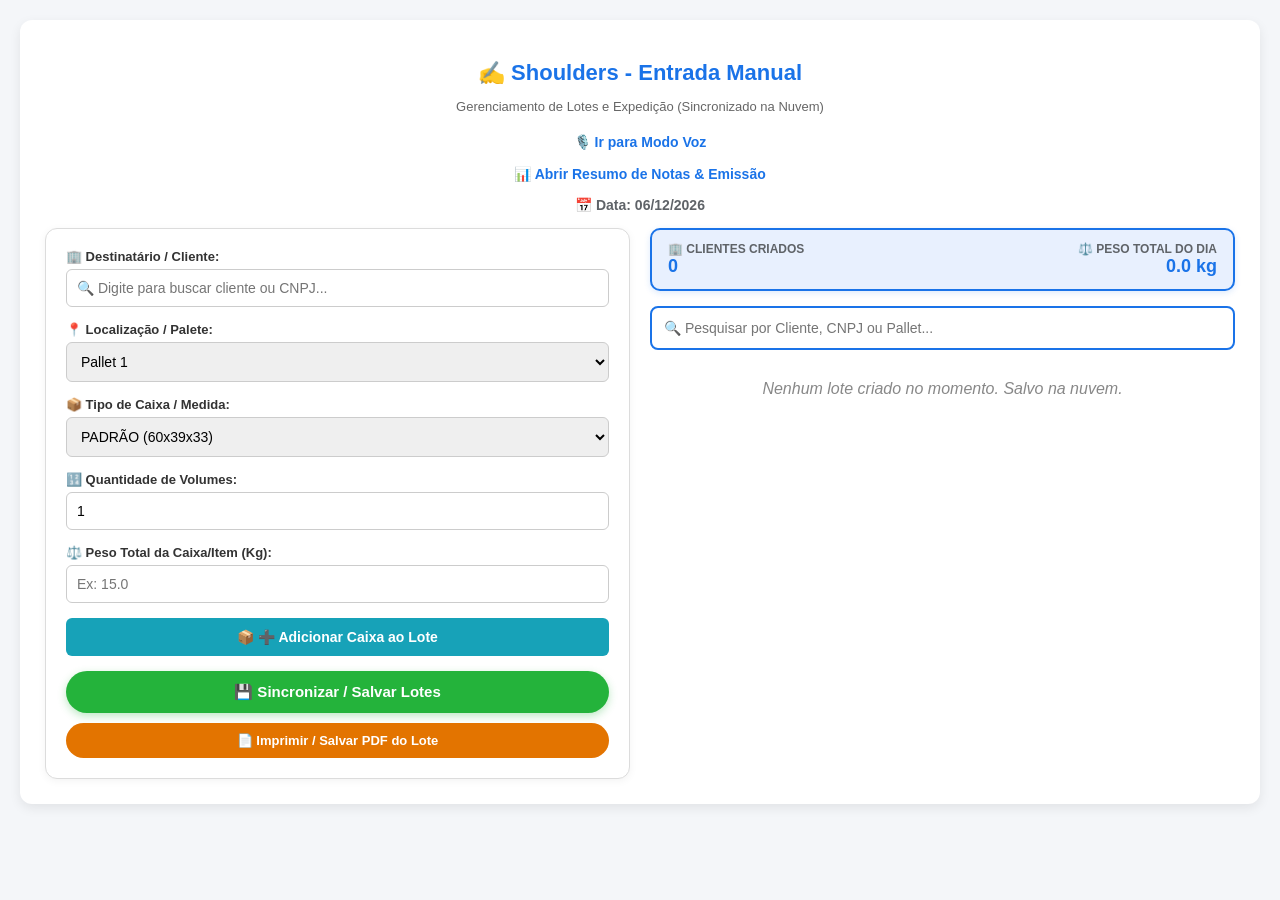
==== commit 6d1e58e5: "alterado celular + planilha" ====
--- a/index.html
+++ b/index.html
@@ -44,12 +44,10 @@
         @media (min-width: 900px) {
             .container {
                 max-width: 1250px;
-                /* Expande o painel para caber os dois lados */
             }
 
             .painel-split {
                 flex-direction: row;
-                /* Coloca Lado a Lado */
                 align-items: flex-start;
             }
 
@@ -57,7 +55,6 @@
                 flex: 1;
                 position: sticky;
                 top: 20px;
-                /* Mantém o formulário fixo ao rolar a página */
             }
 
             .coluna-direita {
@@ -381,12 +378,8 @@
             display: none;
         }
 
-        /* ===========================================================
-   🎯 REGRAS EXCLUSIVAS DE IMPRESSÃO (PDF LIMPO E FORMATADO)
-   =========================================================== */
         @media print {
 
-            /* Esconde o formulário da esquerda, botões de ação e navegação */
             .form-section,
             .btn-emitir-todos,
             .btn-atualizar,
@@ -400,7 +393,6 @@
                 display: none !important;
             }
 
-            /* Expande a área de impressão para 100% da largura da página */
             body,
             .container,
             .main-content,
@@ -413,17 +405,14 @@
                 box-shadow: none !important;
             }
 
-            /* Formatação dos cards de clientes para o papel */
             .card-cliente-resumo,
             .card-pallet {
                 border: 1px solid #333 !important;
                 page-break-inside: avoid !important;
-                /* Evita cortar o card no meio de duas páginas */
                 margin-bottom: 12px !important;
                 padding: 10px !important;
             }
 
-            /* Ajuste de tabelas e selectboxes para aparecerem limpos sem setas */
             select {
                 border: none !important;
                 background: transparent !important;
@@ -432,7 +421,6 @@
                 font-weight: bold;
             }
 
-            /* Garante legibilidade do texto e remove sombras pretas */
             * {
                 color: #000 !important;
                 box-shadow: none !important;
@@ -446,7 +434,7 @@
 
     <div class="container">
         <h1>✍️ Shoulders - Entrada Manual</h1>
-        <p class="subtitulo">Gerenciamento de Lotes e Expedição (Salvo no Celular)</p>
+        <p class="subtitulo">Gerenciamento de Lotes e Expedição (Sincronizado na Nuvem)</p>
 
         <div style="margin-bottom: 15px; display: flex; justify-content: center; gap: 20px;">
             <a href="./voice.html"
@@ -461,10 +449,8 @@
 
         <div id="box-status-sinc" class="status-sincronizacao"></div>
 
-        <!-- 🚀 ESTRUTURA DIVIDIDA LADO A LADO -->
         <div class="painel-split">
 
-            <!-- 📝 COLUNA ESQUERDA: FORMULÁRIO -->
             <div class="coluna-esquerda">
                 <div class="form-manual">
 
@@ -570,7 +556,6 @@
                 </div>
             </div>
 
-            <!-- 🔍 COLUNA DIREITA: RESUMO, BUSCA E LISTA DE LOTES -->
             <div class="coluna-direita">
                 <div class="secao-lotes-salvos">
 
@@ -591,13 +576,13 @@
                 </div>
             </div>
 
-        </div> <!-- FIM DA PAINEL-SPLIT -->
+        </div>
 
     </div>
 
     <script>
-        const URL_WEB_APP ="https://script.google.com/macros/s/AKfycbzp7-DOCnoDL0Xx3t2AC5zfr2yU6eV4c2j115VZt9EE1ecXrup8kkeTLaEAaXGTF7Di/exec";
-        const CHAVE_STORAGE_MANUAL_CACHE = "shoulders_rascunho_sessao_atual";
+        const URL_WEB_APP = "https://script.google.com/macros/s/AKfycbzp7-DOCnoDL0Xx3t2AC5zfr2yU6eV4c2j115VZt9EE1ecXrup8kkeTLaEAaXGTF7Di/exec";
+        const CHAVE_STORAGE_MANUAL_CACHE = "shoulders_manual_cache_v3";
 
         const mapaCNPJShopping = {
             "PLAZA CASA FORTE": "43470566006716",
@@ -652,15 +637,56 @@
                 }
             });
 
-            carregarCacheLocal();
+            carregarDadosDaNuvem();
         });
 
-        function salvarCacheLocal() {
+        // 🎯 Sincroniza em tempo real sempre que voltar para esta aba
+        window.addEventListener('focus', carregarDadosDaNuvem);
+        window.addEventListener('storage', (e) => {
+            if (e.key === CHAVE_STORAGE_MANUAL_CACHE) carregarCacheLocal();
+        });
+
+        // 🎯 Busca os dados sincronizados na Planilha Google (Celular + PC)
+        async function carregarDadosDaNuvem() {
+            try {
+                const resposta = await fetch(URL_WEB_APP);
+                const jsonNuvem = await resposta.json();
+
+                const dadosNuvem = (jsonNuvem && jsonNuvem.dados) ? jsonNuvem.dados : [];
+
+                if (Array.isArray(dadosNuvem) && dadosNuvem.length > 0) {
+                    lotesSessaoAtual = dadosNuvem.map((item, idx) => ({
+                        id: item.id || Date.now() + idx,
+                        data: item.data || obterDataHoje(),
+                        destinatario: item.destinatario || item.nome || "",
+                        nome: item.destinatario || item.nome || "",
+                        cnpj: mapaCNPJShopping[item.destinatario || item.nome] || "",
+                        pallet: item.pallet || "Pallet 1",
+                        peso: parseFloat(item.peso) || 0,
+                        quantidade: parseInt(item.quantidade, 10) || 1,
+                        medida: item.medida || "PADRÃO"
+                    }));
+                    salvarCacheLocalSilencioso();
+                } else {
+                    carregarCacheLocal();
+                }
+            } catch (erro) {
+                console.warn("⚠️ Falha ao conectar à nuvem, carregando rascunho local:", erro);
+                carregarCacheLocal();
+            }
+            renderizarListaDeLotes();
+        }
+
+        function salvarCacheLocalSilencioso() {
             try {
                 localStorage.setItem(CHAVE_STORAGE_MANUAL_CACHE, JSON.stringify(lotesSessaoAtual));
             } catch (e) {
                 console.error("Erro ao salvar rascunho local:", e);
             }
+        }
+
+        function salvarCacheLocal() {
+            salvarCacheLocalSilencioso();
             renderizarListaDeLotes();
         }
 
@@ -744,12 +770,18 @@
                 medida: medida
             };
 
+            // Insere o novo lote para renderização local
             lotesSessaoAtual.push(item);
             salvarCacheLocal();
 
             inputCliente.value = "";
             document.getElementById('manual-peso').value = "";
             document.getElementById('manual-qtd').value = "1";
+            document.getElementById('manual-medida-custom').value = "";
+            document.getElementById('manual-pallet-custom').value = "";
+            document.getElementById('manual-medida-custom').style.display = "none";
+            document.getElementById('manual-pallet-custom').style.display = "none";
+            document.getElementById('manual-medida').value = "PADRÃO";
             ignorarValidacaoDuplicado = false;
 
             inputCliente.focus();
@@ -807,12 +839,13 @@
             const termoBusca = (document.getElementById('busca-lotes')?.value || "").toLowerCase().trim();
 
             if (lotesSessaoAtual.length === 0) {
-                container.innerHTML = `<div style="color: #888; font-style: italic; text-align:center; padding: 15px;">Nenhum lote criado no momento. Salvo localmente.</div>`;
+                container.innerHTML = `<div style="color: #888; font-style: italic; text-align:center; padding: 15px;">Nenhum lote criado no momento. Salvo na nuvem.</div>`;
                 return;
             }
 
             const estruturaPallets = {};
 
+            // Iterate over items
             lotesSessaoAtual.forEach((item, originalIndex) => {
                 const p = item.pallet || "Pallet Indefinido";
                 const c = item.destinatario || "Cliente Sem Nome";
@@ -829,7 +862,10 @@
 
             let html = "";
 
-            Object.keys(estruturaPallets).forEach(palletNome => {
+            // 🎯 LOTE NOVO NO TOPO DO CELULAR: Inverte a ordem das chaves de Pallets
+            const palletsOrdenados = Object.keys(estruturaPallets).reverse();
+
+            palletsOrdenados.forEach(palletNome => {
                 let totalVolPallet = 0;
                 let totalPesoPallet = 0;
 
@@ -838,7 +874,10 @@
                         <div class="card-pallet-titulo">📍 ${palletNome}</div>
                 `;
 
-                Object.keys(estruturaPallets[palletNome]).forEach(clienteNome => {
+                // Inverte também a ordem dos clientes dentro do pallet
+                const clientesOrdenados = Object.keys(estruturaPallets[palletNome]).reverse();
+
+                clientesOrdenados.forEach(clienteNome => {
                     const dadosCliente = estruturaPallets[palletNome][clienteNome];
                     const subtotalMedidas = {};
 
@@ -980,7 +1019,6 @@
             }
 
             try {
-                // Envia requisição sem travar por CORS
                 fetch(URL_WEB_APP, {
                     method: "POST",
                     mode: "no-cors",
@@ -990,13 +1028,7 @@
 
                 await new Promise(resolve => setTimeout(resolve, 1000));
 
-                // 🎯 ZERA O ARRAY E REMOVE A CHAVE EXCLUSIVA DA SESSÃO
-                lotesSessaoAtual = [];
-                localStorage.removeItem("shoulders_rascunho_sessao_atual");
-                localStorage.removeItem("shoulders_lotes_rascunho");
-
-                // Limpa a tela do lançamento manual
-                renderizarListaDeLotes();
+                localStorage.setItem(CHAVE_STORAGE_MANUAL_CACHE, JSON.stringify(lotesSessaoAtual));
 
                 if (btn) btn.disabled = false;
                 if (boxStatus) {
@@ -1005,14 +1037,13 @@
                     boxStatus.innerText = `✅ Sincronização concluída! Lotes enviados para a planilha.`;
                 }
 
-                setTimeout(() => { if (boxStatus) boxStatus.style.display = 'none'; }, 1500);
+                setTimeout(() => { if (boxStatus) boxStatus.style.display = 'none'; }, 1000);
 
                 if (confirm("Deseja abrir o Resumo das Notas para emitir agora?")) {
                     window.location.href = "./resumo.html";
                 }
 
             } catch (err) {
-                // ... restante do seu catch
                 console.error("Erro ao sincronizar:", err);
                 if (btn) btn.disabled = false;
                 if (boxStatus) {
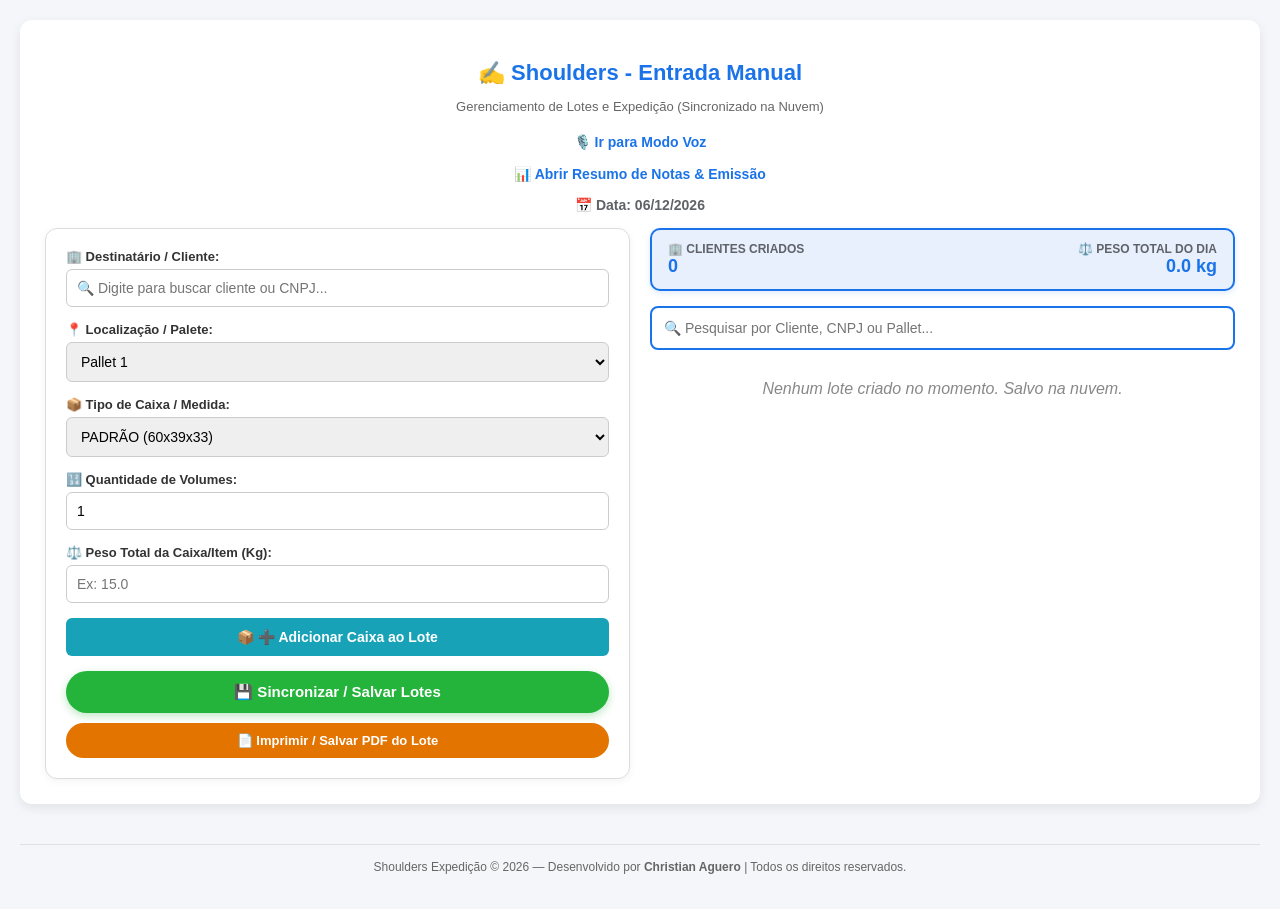
==== commit 23cbe12a: "feat: adicionando registro" ====
--- a/index.html
+++ b/index.html
@@ -28,10 +28,9 @@
             transition: max-width 0.3s ease;
         }
 
-        /* 💻 ESTRUTURA LADO A LADO PARA DESKTOP */
         .painel-split {
             display: flex;
-            flex-direction: column;
+            flex-direction: column-reverse;
             gap: 20px;
             width: 100%;
         }
@@ -173,7 +172,6 @@
             text-align: left;
         }
 
-        /* 📊 BANNER DE MÉTRICAS DO DIA */
         .banner-metricas-dia {
             display: flex;
             justify-content: space-between;
@@ -585,42 +583,18 @@
         const CHAVE_STORAGE_MANUAL_CACHE = "shoulders_manual_cache_v3";
 
         const mapaCNPJShopping = {
-            "PLAZA CASA FORTE": "43470566006716",
-            "RIO MAR FORTALEZA": "43470566005906",
-            "RIO MAR ARACAJU": "43470566008760",
-            "RIO MAR": "43470566004268",
-            "IGUATEMI FORTALEZA": "43470566003296",
-            "RECIFE": "43470566002729",
-            "BARRA SALVADOR": "43470566004241",
-            "TIJUCA": "43470566006988",
-            "RIO SUL": "43470566010829",
-            "CATUAÍ MARINGA": "43470566012287",
-            "VITORIA": "43470566008417",
-            "BOULEVARD BELÉM": "43470566009227",
-            "MANAUARA": "43470566010586",
-            "ILHA": "43470566010403",
-            "LEBLON": "43470566007100",
-            "SHOPPING DA BAHIA": "43470566010071",
-            "ICARAI": "43470566009065",
-            "MIDWAY": "43470566011043",
-            "VILA VELHA": "43470566010233",
-            "BATEL": "43470566007879",
-            "RIO POTY": "43470566013763",
-            "CATUAÍ LONDRINA": "43470566012368",
-            "MACEIO": "43470566008093",
-            "MUELLER": "43470566001919",
-            "SHOPPING GRAO PARÁ": "43470566009146",
-            "MANAIRA SHOPPING": "43470566008689",
-            "BARRA SHOPPING": "43470566004853",
-            "HAIGHT DIAS": "43470566013330",
-            "HAIGHT VILLAGE MALL": "43470566013925",
-            "RIO DESIGN BARRA": "43470566002214",
-            "HAIGHT LEBLON": "43470566013844",
-            "NATAL": "43470566008506",
-            "HAIGHT RIO DESIGN": "43470566013500",
-            "SALVADOR SHOPPING": "43470566002052",
-            "FABIO MELO": "37208921000176",
-            "MONIZ": "49810965000193",
+            "PLAZA CASA FORTE": "43470566006716", "RIO MAR FORTALEZA": "43470566005906", "RIO MAR ARACAJU": "43470566008760",
+            "RIO MAR": "43470566004268", "IGUATEMI FORTALEZA": "43470566003296", "RECIFE": "43470566002729",
+            "BARRA SALVADOR": "43470566004241", "TIJUCA": "43470566006988", "RIO SUL": "43470566010829",
+            "CATUAÍ MARINGA": "43470566012287", "VITORIA": "43470566008417", "BOULEVARD BELÉM": "43470566009227",
+            "MANAUARA": "43470566010586", "ILHA": "43470566010403", "LEBLON": "43470566007100",
+            "SHOPPING DA BAHIA": "43470566010071", "ICARAI": "43470566009065", "MIDWAY": "43470566011043",
+            "VILA VELHA": "43470566010233", "BATEL": "43470566007879", "RIO POTY": "43470566013763",
+            "CATUAÍ LONDRINA": "43470566012368", "MACEIO": "43470566008093", "MUELLER": "43470566001919",
+            "SHOPPING GRAO PARÁ": "43470566009146", "MANAIRA SHOPPING": "43470566008689", "BARRA SHOPPING": "43470566004853",
+            "HAIGHT DIAS": "43470566013330", "HAIGHT VILLAGE MALL": "43470566013925", "RIO DESIGN BARRA": "43470566002214",
+            "HAIGHT LEBLON": "43470566013844", "NATAL": "43470566008506", "HAIGHT RIO DESIGN": "43470566013500",
+            "SALVADOR SHOPPING": "43470566002052", "FABIO MELO": "37208921000176", "MONIZ": "49810965000193",
             "FORMA PORTO": "56538551000130"
         };
 
@@ -637,45 +611,12 @@
                 }
             });
 
-            carregarDadosDaNuvem();
+            carregarCacheLocal();
         });
 
-        // 🎯 Sincroniza em tempo real sempre que voltar para esta aba
-        window.addEventListener('focus', carregarDadosDaNuvem);
         window.addEventListener('storage', (e) => {
             if (e.key === CHAVE_STORAGE_MANUAL_CACHE) carregarCacheLocal();
         });
-
-        // 🎯 Busca os dados sincronizados na Planilha Google (Celular + PC)
-        async function carregarDadosDaNuvem() {
-            try {
-                const resposta = await fetch(URL_WEB_APP);
-                const jsonNuvem = await resposta.json();
-
-                const dadosNuvem = (jsonNuvem && jsonNuvem.dados) ? jsonNuvem.dados : [];
-
-                if (Array.isArray(dadosNuvem) && dadosNuvem.length > 0) {
-                    lotesSessaoAtual = dadosNuvem.map((item, idx) => ({
-                        id: item.id || Date.now() + idx,
-                        data: item.data || obterDataHoje(),
-                        destinatario: item.destinatario || item.nome || "",
-                        nome: item.destinatario || item.nome || "",
-                        cnpj: mapaCNPJShopping[item.destinatario || item.nome] || "",
-                        pallet: item.pallet || "Pallet 1",
-                        peso: parseFloat(item.peso) || 0,
-                        quantidade: parseInt(item.quantidade, 10) || 1,
-                        medida: item.medida || "PADRÃO"
-                    }));
-                    salvarCacheLocalSilencioso();
-                } else {
-                    carregarCacheLocal();
-                }
-            } catch (erro) {
-                console.warn("⚠️ Falha ao conectar à nuvem, carregando rascunho local:", erro);
-                carregarCacheLocal();
-            }
-            renderizarListaDeLotes();
-        }
 
         function salvarCacheLocalSilencioso() {
             try {
@@ -693,11 +634,7 @@
         function carregarCacheLocal() {
             try {
                 const salvo = localStorage.getItem(CHAVE_STORAGE_MANUAL_CACHE);
-                if (salvo) {
-                    lotesSessaoAtual = JSON.parse(salvo);
-                } else {
-                    lotesSessaoAtual = [];
-                }
+                lotesSessaoAtual = salvo ? JSON.parse(salvo) : [];
             } catch (e) {
                 console.error("Erro ao carregar rascunho local:", e);
                 lotesSessaoAtual = [];
@@ -719,26 +656,22 @@
 
         function validarSelecaoCliente(valorInput) {
             if (ignorarValidacaoDuplicado) return;
-
             const clienteNome = extrairNomeCliente(valorInput);
             if (!clienteNome) return;
 
             const clienteExiste = lotesSessaoAtual.some(item => (item.destinatario || "").toUpperCase() === clienteNome);
-
             if (clienteExiste) {
-                alert(`⚠️ O destinatário "${clienteNome}" já possui um lote criado!\n\nPara incluir mais caixas a este cliente, use o botão "➕ Add Caixa" dentro do card dele na coluna ao lado.`);
+                alert(`⚠️ O destinatário "${clienteNome}" já possui um lote criado!\n\nPara incluir mais caixas a este cliente, use o botão "➕ Add Caixa" dentro do card dele.`);
                 document.getElementById('manual-cliente-input').value = "";
             }
         }
 
         function verificarMedidaCustomizada(select) {
-            const custom = document.getElementById('manual-medida-custom');
-            custom.style.display = select.value === 'CUSTOM' ? 'block' : 'none';
+            document.getElementById('manual-medida-custom').style.display = select.value === 'CUSTOM' ? 'block' : 'none';
         }
 
         function verificarPalletCustomizado(select) {
-            const custom = document.getElementById('manual-pallet-custom');
-            custom.style.display = select.value === 'CUSTOM' ? 'block' : 'none';
+            document.getElementById('manual-pallet-custom').style.display = select.value === 'CUSTOM' ? 'block' : 'none';
         }
 
         function adicionarCaixaAoLoteVisivel() {
@@ -748,10 +681,21 @@
             if (!cliente) { alert("⚠️ Selecione um cliente!"); return; }
 
             const selectPallet = document.getElementById('manual-pallet');
-            const pallet = selectPallet.value === 'CUSTOM' ? document.getElementById('manual-pallet-custom').value.trim().toUpperCase() : selectPallet.value;
+            const valPallet = selectPallet.value.toUpperCase();
+            const pallet = valPallet === 'CUSTOM'
+                ? document.getElementById('manual-pallet-custom').value.trim().toUpperCase()
+                : selectPallet.value;
 
             const selectMedida = document.getElementById('manual-medida');
-            const medida = selectMedida.value === 'CUSTOM' ? document.getElementById('manual-medida-custom').value.trim().toUpperCase() : selectMedida.value;
+            const valMedida = selectMedida.value.toUpperCase();
+            const medida = valMedida === 'CUSTOM'
+                ? document.getElementById('manual-medida-custom').value.trim().toUpperCase()
+                : selectMedida.value;
+
+            if (valMedida === 'CUSTOM' && !medida) {
+                alert("⚠️ Digite a medida customizada!");
+                return;
+            }
 
             const qtd = parseInt(document.getElementById('manual-qtd').value, 10) || 1;
             const peso = parseFloat(document.getElementById('manual-peso').value.replace(',', '.')) || 0;
@@ -770,10 +714,10 @@
                 medida: medida
             };
 
-            // Insere o novo lote para renderização local
             lotesSessaoAtual.push(item);
             salvarCacheLocal();
 
+            // Reset dos campos
             inputCliente.value = "";
             document.getElementById('manual-peso').value = "";
             document.getElementById('manual-qtd').value = "1";
@@ -796,20 +740,16 @@
             document.getElementById('manual-pallet').value = pallet;
 
             inputCliente.scrollIntoView({ behavior: 'smooth', block: 'center' });
-            setTimeout(() => {
-                document.getElementById('manual-peso').focus();
-            }, 300);
+            setTimeout(() => { document.getElementById('manual-peso').focus(); }, 300);
         }
 
         function moverLoteClientePallet(palletOrigem, cliente, novoPallet) {
             if (!novoPallet || palletOrigem === novoPallet) return;
-
             lotesSessaoAtual.forEach(item => {
                 if (item.pallet === palletOrigem && item.destinatario === cliente) {
                     item.pallet = novoPallet;
                 }
             });
-
             salvarCacheLocal();
         }
 
@@ -845,14 +785,11 @@
 
             const estruturaPallets = {};
 
-            // Iterate over items
             lotesSessaoAtual.forEach((item, originalIndex) => {
                 const p = item.pallet || "Pallet Indefinido";
                 const c = item.destinatario || "Cliente Sem Nome";
 
-                if (termoBusca && !p.toLowerCase().includes(termoBusca) && !c.toLowerCase().includes(termoBusca) && !(item.cnpj || "").includes(termoBusca)) {
-                    return;
-                }
+                if (termoBusca && !p.toLowerCase().includes(termoBusca) && !c.toLowerCase().includes(termoBusca) && !(item.cnpj || "").includes(termoBusca)) return;
 
                 if (!estruturaPallets[p]) estruturaPallets[p] = {};
                 if (!estruturaPallets[p][c]) estruturaPallets[p][c] = { cnpj: item.cnpj, caixas: [] };
@@ -861,8 +798,6 @@
             });
 
             let html = "";
-
-            // 🎯 LOTE NOVO NO TOPO DO CELULAR: Inverte a ordem das chaves de Pallets
             const palletsOrdenados = Object.keys(estruturaPallets).reverse();
 
             palletsOrdenados.forEach(palletNome => {
@@ -874,7 +809,6 @@
                         <div class="card-pallet-titulo">📍 ${palletNome}</div>
                 `;
 
-                // Inverte também a ordem dos clientes dentro do pallet
                 const clientesOrdenados = Object.keys(estruturaPallets[palletNome]).reverse();
 
                 clientesOrdenados.forEach(clienteNome => {
@@ -915,26 +849,25 @@
                         totalVolPallet += cx.quantidade;
                         totalPesoPallet += cx.peso;
 
-                        if (!subtotalMedidas[cx.medida]) {
-                            subtotalMedidas[cx.medida] = { vol: 0, peso: 0 };
-                        }
+                        if (!subtotalMedidas[cx.medida]) subtotalMedidas[cx.medida] = { vol: 0, peso: 0 };
                         subtotalMedidas[cx.medida].vol += cx.quantidade;
                         subtotalMedidas[cx.medida].peso += cx.peso;
 
                         const medAtual = String(cx.medida || "").trim().toUpperCase();
+                        const medidasPadrao = ['PADRÃO', '60X39X23', '60X39X10', '66X60X10', '39X33X23', '39X33X10'];
+                        const ehCustomizada = !medidasPadrao.some(m => medAtual.includes(m));
 
                         html += `
                             <tr>
                                 <td>
-                                    <select class="select-medida-linha" 
-                                            style="font-weight: 600; padding: 2px 4px; border-radius: 4px; border: 1px solid #ccc; cursor: pointer;"
-                                            onchange="alterarMedidaDireta(${cx.originalIndex}, this.value)">
+                                    <select class="select-medida-linha" style="font-weight: 600; padding: 2px 4px; border-radius: 4px; border: 1px solid #ccc; cursor: pointer;" onchange="alterarMedidaDireta(${cx.originalIndex}, this.value)">
                                         <option value="PADRÃO" ${medAtual === 'PADRÃO' || medAtual.includes('60X39X33') ? 'selected' : ''}>PADRÃO (60x39x33)</option>
                                         <option value="60x39x23" ${medAtual.includes('60X39X23') ? 'selected' : ''}>60x39x23</option>
                                         <option value="60x39x10" ${medAtual.includes('60X39X10') ? 'selected' : ''}>60x39x10</option>
                                         <option value="66x60x10" ${medAtual.includes('66X60X10') ? 'selected' : ''}>66x60x10</option>
                                         <option value="39x33x23" ${medAtual.includes('39X33X23') ? 'selected' : ''}>39x33x23</option>
                                         <option value="39x33x10" ${medAtual.includes('39X33X10') ? 'selected' : ''}>39x33x10</option>
+                                        ${ehCustomizada ? `<option value="${cx.medida}" selected>${cx.medida}</option>` : ''}
                                     </select>
                                 </td>
                                 <td>${cx.quantidade}</td>
@@ -947,17 +880,12 @@
                         `;
                     });
 
-                    let textoSubtotais = Object.keys(subtotalMedidas).map(m => {
-                        return `Total ${m}: ${subtotalMedidas[m].vol} Vol | ${subtotalMedidas[m].peso.toFixed(1)} Kg`;
-                    }).join(" &nbsp;|&nbsp; ");
+                    let textoSubtotais = Object.keys(subtotalMedidas).map(m => `Total ${m}: ${subtotalMedidas[m].vol} Vol | ${subtotalMedidas[m].peso.toFixed(1)} Kg`).join(" &nbsp;|&nbsp; ");
 
                     html += `
                                 </tbody>
                             </table>
-
-                            <div class="box-subtotal-medida">
-                                🔹 ${textoSubtotais}
-                            </div>
+                            <div class="box-subtotal-medida">🔹 ${textoSubtotais}</div>
                         </div>
                     `;
                 });
@@ -982,7 +910,6 @@
 
             cx.quantidade = parseInt(novaQtd, 10) || cx.quantidade;
             cx.peso = parseFloat(novoPeso) || cx.peso;
-
             salvarCacheLocal();
         }
 
@@ -1026,18 +953,20 @@
                     body: JSON.stringify({ acao: "SALVAR_LOTE_COMPLETO", pacotes: lotesSessaoAtual })
                 });
 
-                await new Promise(resolve => setTimeout(resolve, 1000));
-
-                localStorage.setItem(CHAVE_STORAGE_MANUAL_CACHE, JSON.stringify(lotesSessaoAtual));
+                await new Promise(resolve => setTimeout(resolve, 800));
+
+                lotesSessaoAtual = [];
+                localStorage.removeItem(CHAVE_STORAGE_MANUAL_CACHE);
+                renderizarListaDeLotes();
 
                 if (btn) btn.disabled = false;
                 if (boxStatus) {
                     boxStatus.style.background = '#d4edda';
                     boxStatus.style.color = '#155724';
-                    boxStatus.innerText = `✅ Sincronização concluída! Lotes enviados para a planilha.`;
+                    boxStatus.innerText = `✅ Lotes salvos com sucesso e tela limpa!`;
                 }
 
-                setTimeout(() => { if (boxStatus) boxStatus.style.display = 'none'; }, 1000);
+                setTimeout(() => { if (boxStatus) boxStatus.style.display = 'none'; }, 1500);
 
                 if (confirm("Deseja abrir o Resumo das Notas para emitir agora?")) {
                     window.location.href = "./resumo.html";
@@ -1062,6 +991,12 @@
             window.print();
         }
     </script>
+
+    <footer
+        style="margin-top: 40px; padding: 15px 0; border-top: 1px solid #e0e0e0; font-size: 12px; color: #666; text-align: center;">
+        Shoulders Expedição &copy; 2026 — Desenvolvido por <strong>Christian Aguero</strong> | Todos os direitos reservados.
+    </footer>
+
 </body>
 
 </html>
